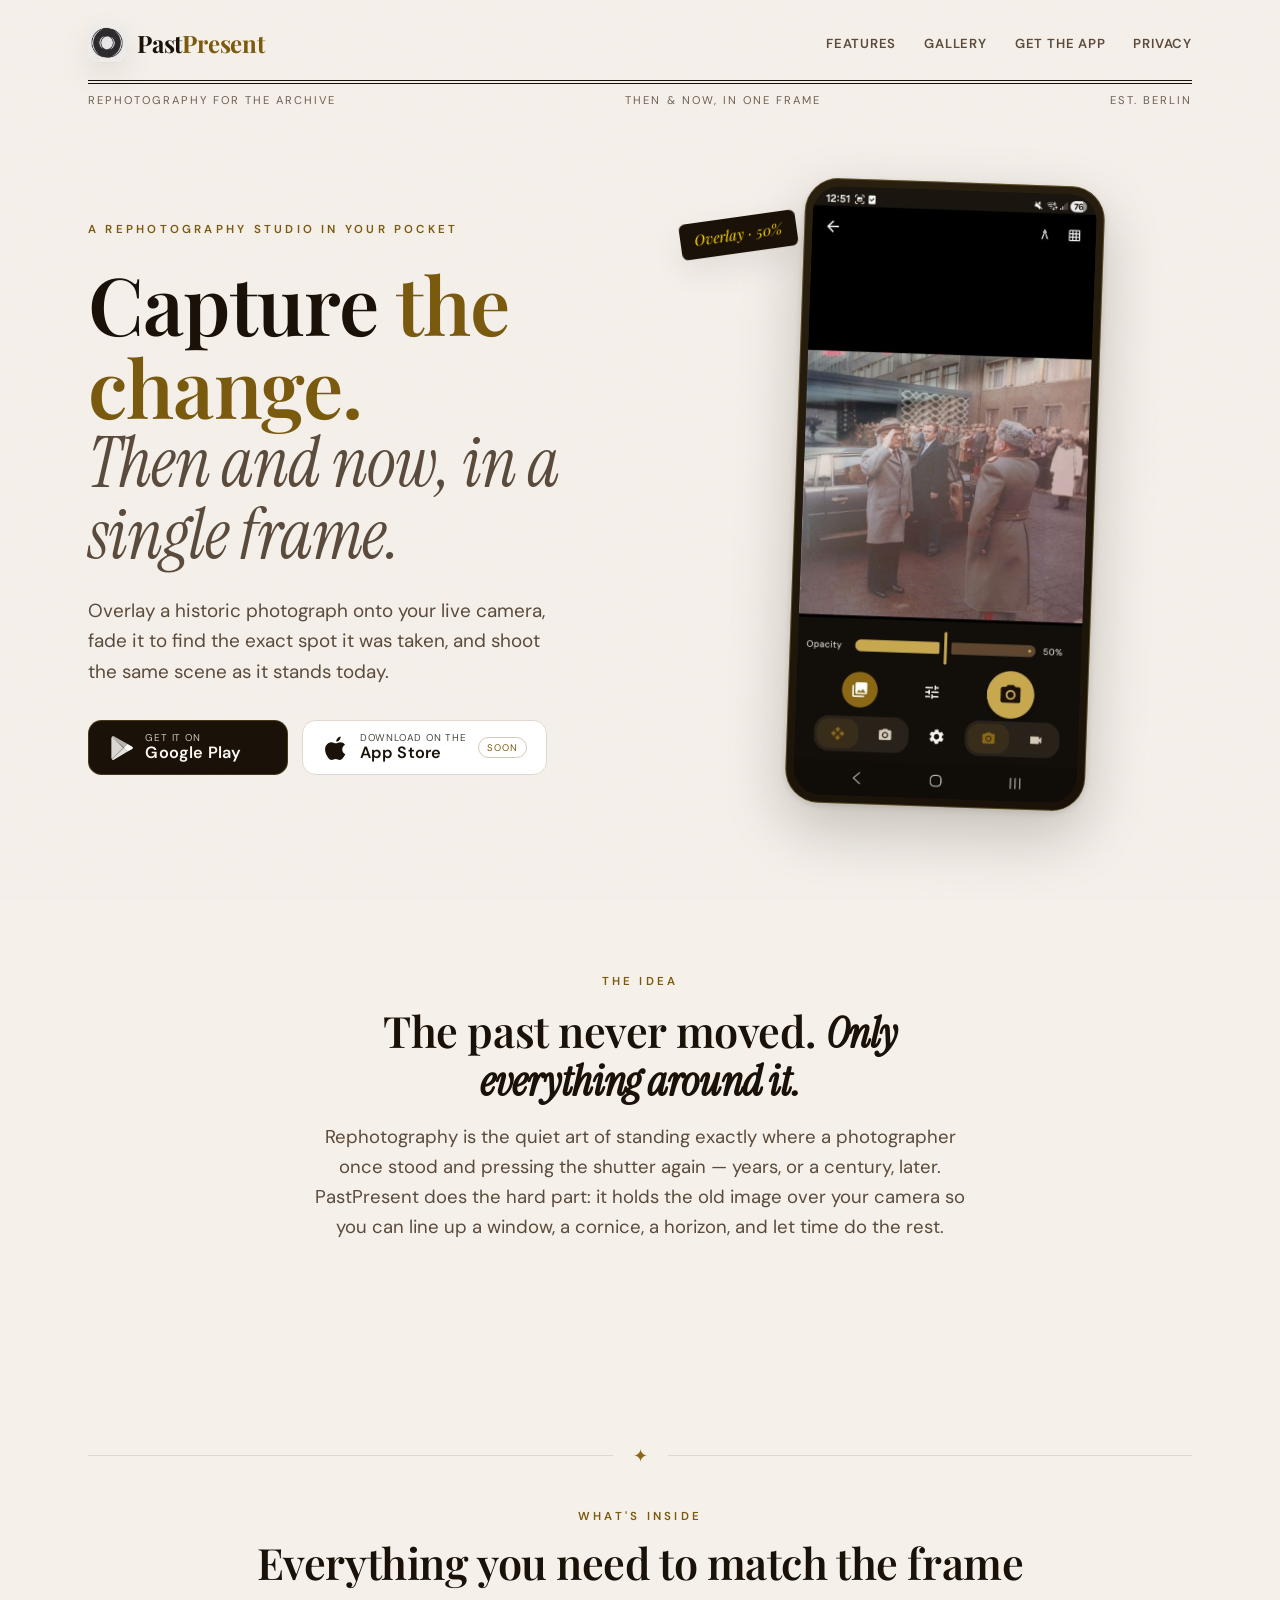
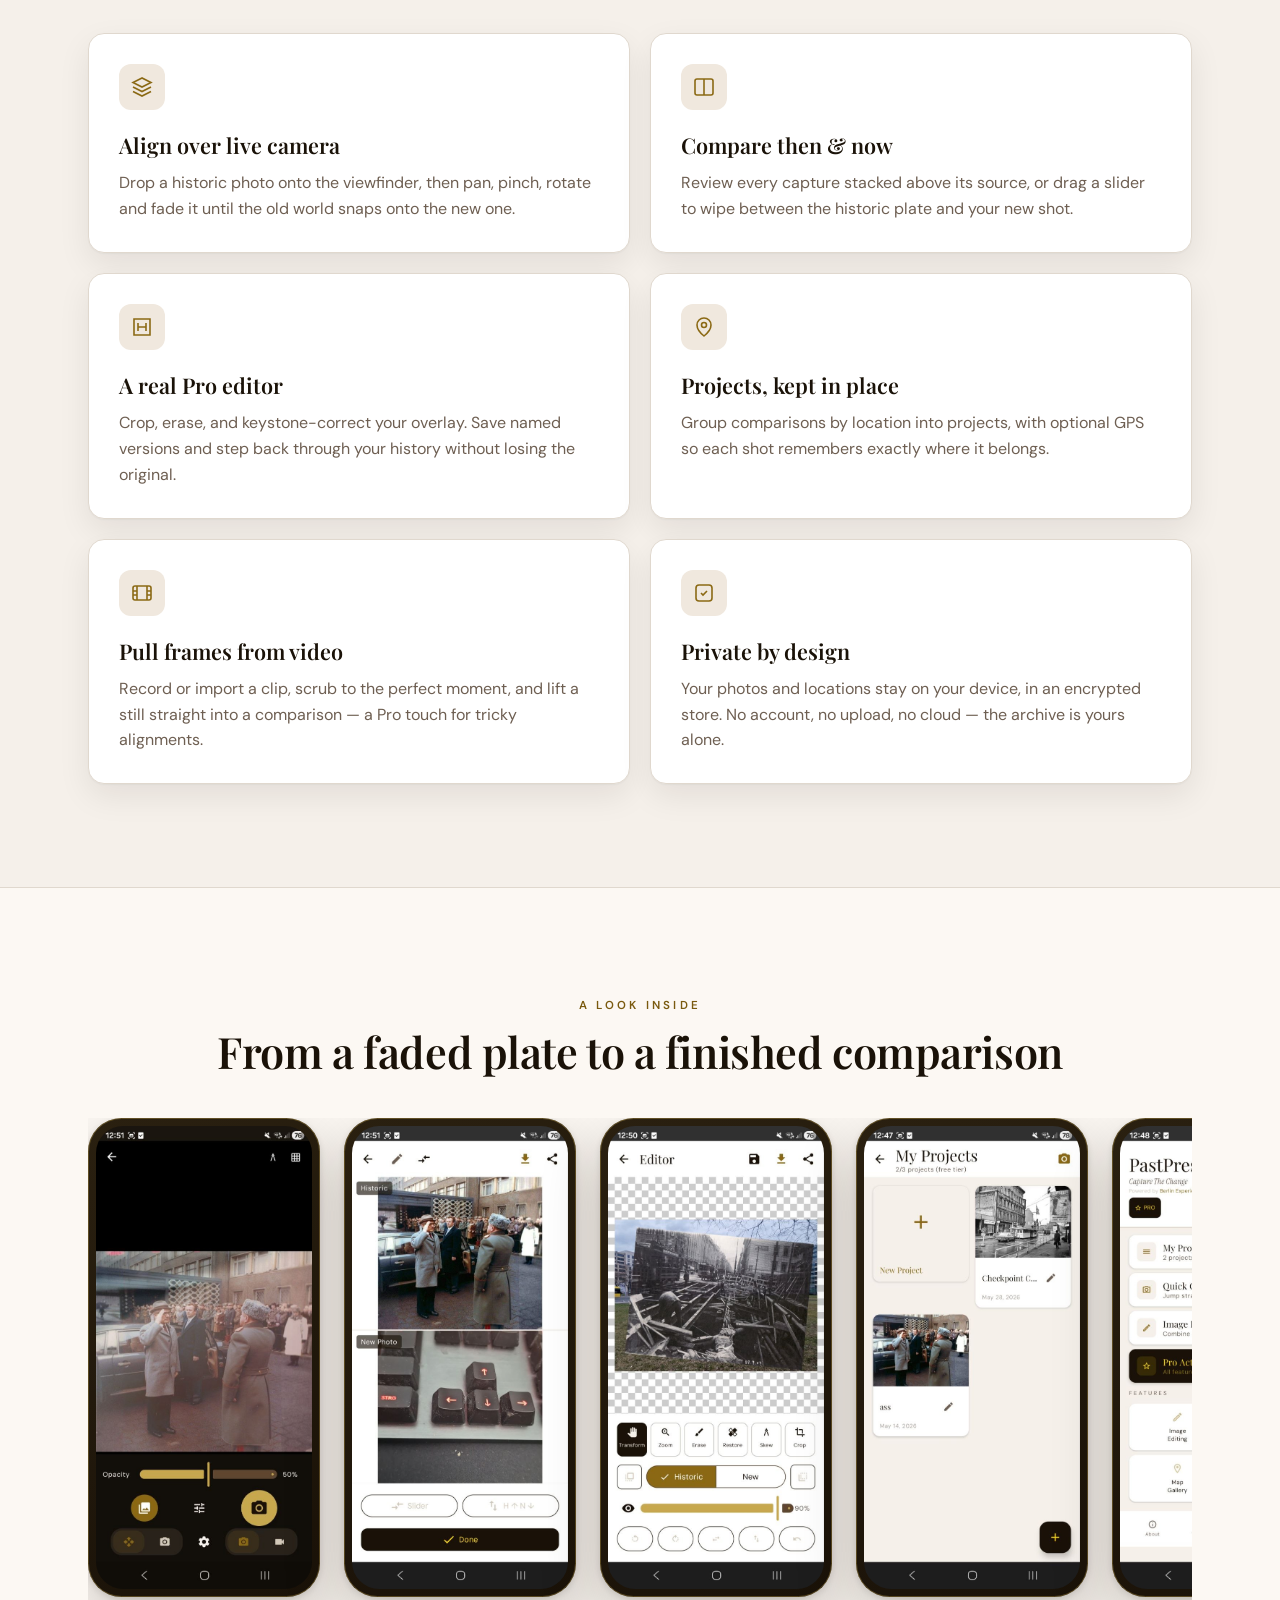
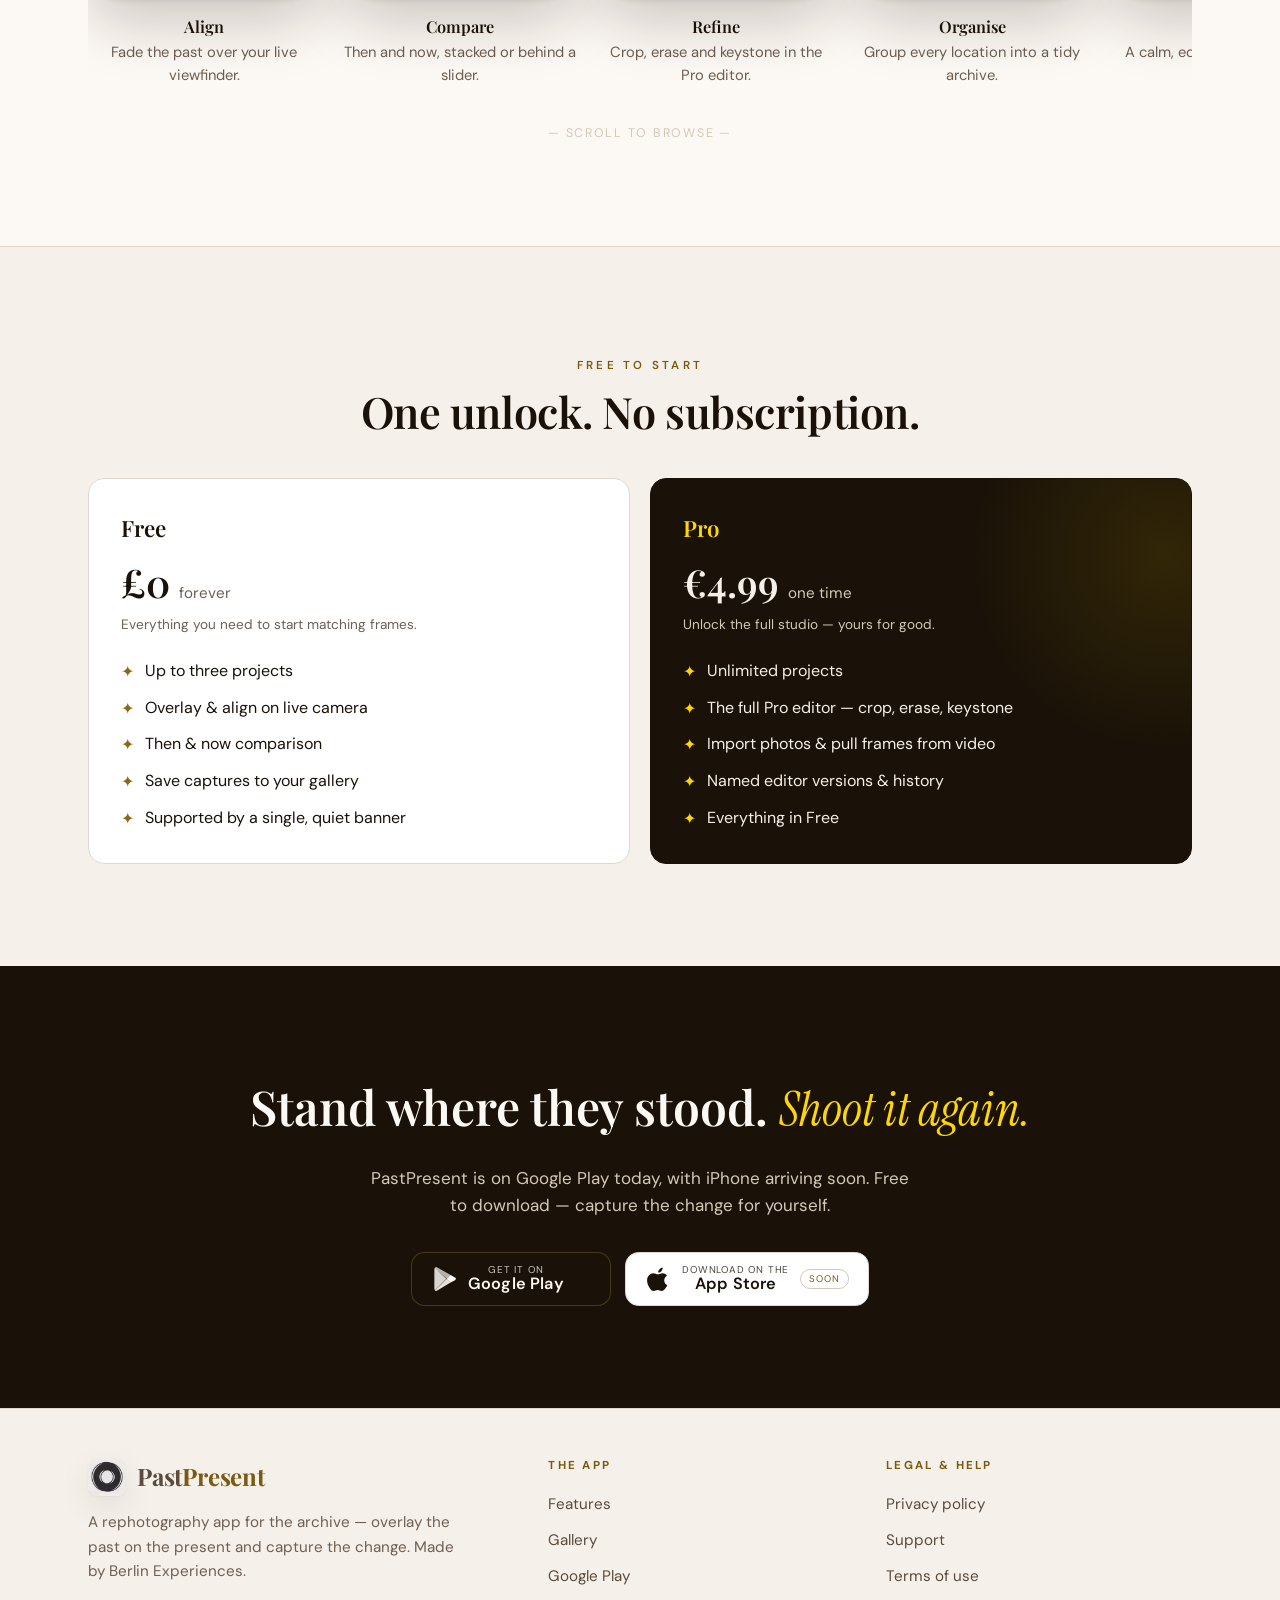
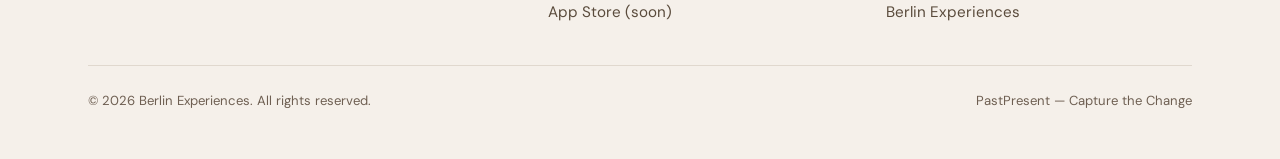
==== index.html @ 42e79741 "Initial commit: PastPresent marketing & legal site Zero-dependency static site for pastpresent.app (" ====
<!DOCTYPE html>
<html lang="en">
<head>
  <meta charset="UTF-8" />
  <meta name="viewport" content="width=device-width, initial-scale=1.0" />
  <title>PastPresent — Capture the Change</title>
  <meta name="description" content="PastPresent is a rephotography app. Overlay a historic photo on your live camera, align the frame, and capture the same place today. For iPhone and Android." />
  <link rel="canonical" href="https://pastpresent.app/" />

  <!-- Open Graph -->
  <meta property="og:type" content="website" />
  <meta property="og:title" content="PastPresent — Capture the Change" />
  <meta property="og:description" content="Overlay a historic photo on your live camera, align the frame, and rephotograph the same place today." />
  <meta property="og:url" content="https://pastpresent.app/" />
  <meta property="og:image" content="https://pastpresent.app/assets/logo.png" />
  <meta name="theme-color" content="#1A1208" />

  <link rel="icon" type="image/png" href="/assets/logo_compact.png" />
  <link rel="apple-touch-icon" href="/assets/logo_compact.png" />

  <!-- Fonts: Playfair Display (display) · DM Sans (body) · Instrument Serif (italic accents) -->
  <link rel="preconnect" href="https://fonts.googleapis.com" />
  <link rel="preconnect" href="https://fonts.gstatic.com" crossorigin />
  <link href="https://fonts.googleapis.com/css2?family=DM+Sans:ital,opsz,wght@0,9..40,400;0,9..40,500;0,9..40,600;0,9..40,700;1,9..40,400&family=Instrument+Serif:ital@0;1&family=Playfair+Display:ital,wght@0,400;0,500;0,600;0,700;1,400;1,600&display=swap" rel="stylesheet" />

  <link rel="stylesheet" href="/styles.css" />
</head>
<body>

  <!-- ============================ MASTHEAD ============================ -->
  <header class="masthead wrap">
    <div class="masthead__top">
      <a class="brand" href="/">
        <img class="brand__logo" src="/assets/logo_compact.png" alt="PastPresent logo" width="38" height="38" />
        <span class="brand__name">Past<b>Present</b></span>
      </a>
      <nav class="masthead__nav" aria-label="Primary">
        <a href="#features">Features</a>
        <a href="#gallery">Gallery</a>
        <a href="#get">Get the app</a>
        <a href="/privacy">Privacy</a>
      </nav>
    </div>
    <div class="masthead__double-rule" role="presentation"></div>
    <div class="masthead__strapline">
      <span>Rephotography for the archive</span>
      <span>Then &amp; Now, in one frame</span>
      <span>Est. Berlin</span>
    </div>
  </header>

  <!-- ============================== HERO ============================== -->
  <section class="hero wrap">
    <div class="hero__grid">
      <div class="hero__copy">
        <span class="kicker reveal">A rephotography studio in your pocket</span>
        <h1 class="display hero__title reveal d1">
          Capture
          <span class="accent">the change.</span>
          <span class="serif-italic">Then and now, in a single frame.</span>
        </h1>
        <p class="hero__lede reveal d2">
          Overlay a historic photograph onto your live camera, fade it to find the
          exact spot it was taken, and shoot the same scene as it stands today.
        </p>
        <div class="hero__cta reveal d3">
          <div class="badges">
            <a class="badge" href="https://play.google.com/store/apps/details?id=com.pastpresent.app" target="_blank" rel="noopener">
              <svg viewBox="0 0 24 24" aria-hidden="true"><path d="M3.6 1.8a1.2 1.2 0 0 0-.5 1v18.4a1.2 1.2 0 0 0 .5 1l.1.1L14 11.9v-.2L3.7 1.7l-.1.1Z" opacity=".85"/><path d="m18 15.3-3.4-3.4v-.2L18 8.3l.1.1 4 2.3c1.2.6 1.2 1.8 0 2.5l-4 2.1Z"/><path d="m18.1 15.2-3.5-3.5L3.6 22.7c.4.4 1 .5 1.8.1l12.7-7.6" opacity=".9"/><path d="M3.6 1.8 14.6 11.8 18.1 8.3 5.4 1.1c-.7-.4-1.4-.4-1.8.7Z" opacity=".7"/></svg>
              <span class="badge__text"><small>Get it on</small><b>Google Play</b></span>
            </a>
            <span class="badge badge--ios" aria-label="iOS coming soon to the App Store">
              <svg viewBox="0 0 24 24" aria-hidden="true"><path d="M16.4 1.4c0 1.1-.5 2.3-1.2 3.1-.7.9-2 1.6-3 1.5-.1-1.1.5-2.3 1.2-3 .8-.9 2.1-1.5 3-1.6Zm4.5 15.7c-.5 1.2-1 1.9-1.7 2.9-1 1.4-2.3 3.1-3.9 3.1-1.4 0-1.8-.9-3.6-.9s-2.3.9-3.6.9c-1.6 0-2.8-1.5-3.8-2.9-2.7-3.9-3-8.4-1.3-10.8 1.2-1.7 3-2.7 4.7-2.7 1.7 0 2.8 1 4.2 1 1.4 0 2.2-1 4.2-1 1.5 0 3.1.8 4.2 2.2-3.7 2-3.1 7.3.4 8.9Z"/></svg>
              <span class="badge__text"><small>Download on the</small><b>App Store</b></span>
              <span class="badge__flag">Soon</span>
            </span>
          </div>
        </div>
      </div>

      <div class="hero__visual reveal d2">
        <div class="hero__device-frame">
          <span class="stamp">Overlay · 50%</span>
          <figure class="device hero__device">
            <img src="/assets/screenshots/camera.jpg" alt="PastPresent camera with a historic photo faded over the live viewfinder" width="300" height="650" loading="eager" />
          </figure>
        </div>
      </div>
    </div>
  </section>

  <!-- ============================ THE IDEA ============================ -->
  <section class="section wrap">
    <div class="lead-block">
      <span class="kicker">The idea</span>
      <h2 class="display">The past never moved. <span class="serif-italic">Only everything around it.</span></h2>
      <p>
        Rephotography is the quiet art of standing exactly where a photographer
        once stood and pressing the shutter again — years, or a century, later.
        PastPresent does the hard part: it holds the old image over your camera so
        you can line up a window, a cornice, a horizon, and let time do the rest.
      </p>
    </div>
  </section>

  <!-- ============================ FEATURES =========================== -->
  <section class="section wrap" id="features">
    <div class="rule"><span class="rule__mark">✦</span></div>
    <div style="text-align:center; margin-top:2.25rem">
      <span class="kicker">What's inside</span>
      <h2 class="display" style="font-size:clamp(1.9rem,4vw,2.7rem); margin-top:0.75rem">Everything you need to match the frame</h2>
    </div>

    <div class="features">
      <article class="feature">
        <div class="feature__icon"><svg viewBox="0 0 24 24"><path d="M12 3 3 7.5 12 12l9-4.5L12 3Z"/><path d="m3 12 9 4.5L21 12"/><path d="m3 16.5 9 4.5 9-4.5"/></svg></div>
        <h3>Align over live camera</h3>
        <p>Drop a historic photo onto the viewfinder, then pan, pinch, rotate and fade it until the old world snaps onto the new one.</p>
      </article>

      <article class="feature">
        <div class="feature__icon"><svg viewBox="0 0 24 24"><rect x="3" y="4" width="18" height="16" rx="2"/><path d="M12 4v16"/></svg></div>
        <h3>Compare then &amp; now</h3>
        <p>Review every capture stacked above its source, or drag a slider to wipe between the historic plate and your new shot.</p>
      </article>

      <article class="feature">
        <div class="feature__icon"><svg viewBox="0 0 24 24"><path d="M4 4h16v16H4z"/><path d="M8 8v8M16 8v8M8 12h8"/></svg></div>
        <h3>A real Pro editor</h3>
        <p>Crop, erase, and keystone-correct your overlay. Save named versions and step back through your history without losing the original.</p>
      </article>

      <article class="feature">
        <div class="feature__icon"><svg viewBox="0 0 24 24"><path d="M12 21s7-5.6 7-11a7 7 0 1 0-14 0c0 5.4 7 11 7 11Z"/><circle cx="12" cy="10" r="2.5"/></svg></div>
        <h3>Projects, kept in place</h3>
        <p>Group comparisons by location into projects, with optional GPS so each shot remembers exactly where it belongs.</p>
      </article>

      <article class="feature">
        <div class="feature__icon"><svg viewBox="0 0 24 24"><rect x="3" y="5" width="18" height="14" rx="2"/><path d="M7 5v14M17 5v14M3 10h4M3 14h4M17 10h4M17 14h4"/></svg></div>
        <h3>Pull frames from video</h3>
        <p>Record or import a clip, scrub to the perfect moment, and lift a still straight into a comparison — a Pro touch for tricky alignments.</p>
      </article>

      <article class="feature">
        <div class="feature__icon"><svg viewBox="0 0 24 24"><rect x="4" y="4" width="16" height="16" rx="3"/><path d="M9 12l2 2 4-4"/></svg></div>
        <h3>Private by design</h3>
        <p>Your photos and locations stay on your device, in an encrypted store. No account, no upload, no cloud — the archive is yours alone.</p>
      </article>
    </div>
  </section>

  <!-- ============================ GALLERY ============================ -->
  <section class="section gallery-section" id="gallery">
    <div class="wrap">
      <div style="text-align:center">
        <span class="kicker">A look inside</span>
        <h2 class="display" style="font-size:clamp(1.9rem,4vw,2.7rem); margin-top:0.75rem">From a faded plate to a finished comparison</h2>
      </div>

      <div class="gallery" role="list">
        <figure class="shot" role="listitem">
          <div class="device"><img src="/assets/screenshots/camera.jpg" alt="Historic photo overlaid on the live camera at 50% opacity" loading="lazy" /></div>
          <figcaption><b>Align</b>Fade the past over your live viewfinder.</figcaption>
        </figure>
        <figure class="shot" role="listitem">
          <div class="device"><img src="/assets/screenshots/compare.jpg" alt="Historic and present-day photos stacked for comparison" loading="lazy" /></div>
          <figcaption><b>Compare</b>Then and now, stacked or behind a slider.</figcaption>
        </figure>
        <figure class="shot" role="listitem">
          <div class="device"><img src="/assets/screenshots/imageeditor.jpg" alt="The Pro editor with crop and erase tools" loading="lazy" /></div>
          <figcaption><b>Refine</b>Crop, erase and keystone in the Pro editor.</figcaption>
        </figure>
        <figure class="shot" role="listitem">
          <div class="device"><img src="/assets/screenshots/myprojects.jpg" alt="A list of rephotography projects" loading="lazy" /></div>
          <figcaption><b>Organise</b>Group every location into a tidy archive.</figcaption>
        </figure>
        <figure class="shot" role="listitem">
          <div class="device"><img src="/assets/screenshots/main-pro.jpg" alt="The PastPresent home screen" loading="lazy" /></div>
          <figcaption><b>Home</b>A calm, editorial home for your work.</figcaption>
        </figure>
      </div>
      <p class="gallery-hint" style="text-align:center">— scroll to browse —</p>
    </div>
  </section>

  <!-- ============================= TIERS ============================= -->
  <section class="section wrap">
    <div style="text-align:center">
      <span class="kicker">Free to start</span>
      <h2 class="display" style="font-size:clamp(1.9rem,4vw,2.7rem); margin-top:0.75rem">One unlock. No subscription.</h2>
    </div>

    <div class="tiers">
      <div class="tier">
        <div class="tier__name">Free</div>
        <div class="tier__price">£0 <small>forever</small></div>
        <p class="tier__note">Everything you need to start matching frames.</p>
        <ul>
          <li>Up to three projects</li>
          <li>Overlay &amp; align on live camera</li>
          <li>Then &amp; now comparison</li>
          <li>Save captures to your gallery</li>
          <li>Supported by a single, quiet banner</li>
        </ul>
      </div>
      <div class="tier tier--pro">
        <div class="tier__name">Pro</div>
        <div class="tier__price">€4.99 <small>one time</small></div>
        <p class="tier__note">Unlock the full studio — yours for good.</p>
        <ul>
          <li>Unlimited projects</li>
          <li>The full Pro editor — crop, erase, keystone</li>
          <li>Import photos &amp; pull frames from video</li>
          <li>Named editor versions &amp; history</li>
          <li>Everything in Free</li>
        </ul>
      </div>
    </div>
  </section>

  <!-- ============================ CTA BAND =========================== -->
  <section class="section cta-band" id="get">
    <div class="wrap">
      <h2>Stand where they stood. <span class="serif-italic">Shoot it again.</span></h2>
      <p>PastPresent is on Google Play today, with iPhone arriving soon. Free to download — capture the change for yourself.</p>
      <div class="badges">
        <a class="badge" href="https://play.google.com/store/apps/details?id=com.pastpresent.app" target="_blank" rel="noopener">
          <svg viewBox="0 0 24 24" aria-hidden="true"><path d="M3.6 1.8a1.2 1.2 0 0 0-.5 1v18.4a1.2 1.2 0 0 0 .5 1l.1.1L14 11.9v-.2L3.7 1.7l-.1.1Z" opacity=".85"/><path d="m18 15.3-3.4-3.4v-.2L18 8.3l.1.1 4 2.3c1.2.6 1.2 1.8 0 2.5l-4 2.1Z"/><path d="m18.1 15.2-3.5-3.5L3.6 22.7c.4.4 1 .5 1.8.1l12.7-7.6" opacity=".9"/><path d="M3.6 1.8 14.6 11.8 18.1 8.3 5.4 1.1c-.7-.4-1.4-.4-1.8.7Z" opacity=".7"/></svg>
          <span class="badge__text"><small>Get it on</small><b>Google Play</b></span>
        </a>
        <span class="badge badge--ios" aria-label="iOS coming soon to the App Store">
          <svg viewBox="0 0 24 24" aria-hidden="true"><path d="M16.4 1.4c0 1.1-.5 2.3-1.2 3.1-.7.9-2 1.6-3 1.5-.1-1.1.5-2.3 1.2-3 .8-.9 2.1-1.5 3-1.6Zm4.5 15.7c-.5 1.2-1 1.9-1.7 2.9-1 1.4-2.3 3.1-3.9 3.1-1.4 0-1.8-.9-3.6-.9s-2.3.9-3.6.9c-1.6 0-2.8-1.5-3.8-2.9-2.7-3.9-3-8.4-1.3-10.8 1.2-1.7 3-2.7 4.7-2.7 1.7 0 2.8 1 4.2 1 1.4 0 2.2-1 4.2-1 1.5 0 3.1.8 4.2 2.2-3.7 2-3.1 7.3.4 8.9Z"/></svg>
          <span class="badge__text"><small>Download on the</small><b>App Store</b></span>
          <span class="badge__flag">Soon</span>
        </span>
      </div>
    </div>
  </section>

  <!-- ============================ FOOTER ============================= -->
  <footer class="colophon">
    <div class="wrap">
      <div class="colophon__grid">
        <div class="colophon__brand">
          <a class="brand" href="/">
            <img class="brand__logo" src="/assets/logo_compact.png" alt="" width="38" height="38" />
            <span class="brand__name">Past<b>Present</b></span>
          </a>
          <p>A rephotography app for the archive — overlay the past on the present and capture the change. Made by Berlin Experiences.</p>
        </div>
        <div>
          <h4>The app</h4>
          <ul>
            <li><a href="#features">Features</a></li>
            <li><a href="#gallery">Gallery</a></li>
            <li><a href="https://play.google.com/store/apps/details?id=com.pastpresent.app" target="_blank" rel="noopener">Google Play</a></li>
            <li><a href="#get">App Store (soon)</a></li>
          </ul>
        </div>
        <div>
          <h4>Legal &amp; help</h4>
          <ul>
            <li><a href="/privacy">Privacy policy</a></li>
            <li><a href="/support">Support</a></li>
            <li><a href="/terms">Terms of use</a></li>
            <li><a href="https://www.berlinexperiences.com" target="_blank" rel="noopener">Berlin Experiences</a></li>
          </ul>
        </div>
      </div>
      <div class="colophon__base">
        <span>© 2026 Berlin Experiences. All rights reserved.</span>
        <span>PastPresent — Capture the Change</span>
      </div>
    </div>
  </footer>

</body>
</html>
---- styles.css ----
/* =========================================================================
   PastPresent — heritage editorial styling
   "Ink, parchment, and gold — the materials of a printed heritage publication."
   Palette + type ported from the app (lib/core/theme/app_colors.dart).
   ========================================================================= */

:root {
  /* Ink */
  --ink: #1a1208;
  --ink-soft: #5a4b3c;
  --muted: #6e5f52;
  /* Paper */
  --cream: #f5f0ea;
  --paper: #fcf8f3;
  --parchment: #ece6de;
  --mist: #f0e8de;
  --card: #ffffff;
  /* Gold */
  --gold: #8b6914;
  --gold-text: #7a5a0f;
  --gold-deep: #6b5010;
  --pure-gold: #ffd700;
  --gold-light: #c8a84e;
  /* Chrome */
  --border: #e0d8ce;
  --ghost: #d4c9b8;

  --measure: 42rem;
  --wrap: 72rem;
  --ease: cubic-bezier(0.22, 0.61, 0.36, 1);

  --shadow-soft: 0 1px 2px rgba(26, 18, 8, 0.04), 0 12px 32px rgba(26, 18, 8, 0.08);
  --shadow-device: 0 2px 6px rgba(26, 18, 8, 0.12), 0 24px 60px rgba(26, 18, 8, 0.22);
}

/* ---- reset ---- */
*, *::before, *::after { box-sizing: border-box; }
* { margin: 0; }
html { -webkit-text-size-adjust: 100%; scroll-behavior: smooth; }
@media (prefers-reduced-motion: reduce) {
  html { scroll-behavior: auto; }
  *, *::before, *::after { animation-duration: 0.001ms !important; animation-iteration-count: 1 !important; transition-duration: 0.001ms !important; }
}

body {
  font-family: "DM Sans", system-ui, sans-serif;
  color: var(--ink);
  background-color: var(--cream);
  line-height: 1.6;
  font-size: 1.0625rem;
  -webkit-font-smoothing: antialiased;
  text-rendering: optimizeLegibility;
  overflow-x: hidden;
}

/* faint paper grain over the whole page */
body::before {
  content: "";
  position: fixed;
  inset: 0;
  z-index: 0;
  pointer-events: none;
  opacity: 0.035;
  mix-blend-mode: multiply;
  background-image: url("data:image/svg+xml,%3Csvg xmlns='http://www.w3.org/2000/svg' width='140' height='140'%3E%3Cfilter id='n'%3E%3CfeTurbulence type='fractalNoise' baseFrequency='0.85' numOctaves='2' stitchTiles='stitch'/%3E%3C/filter%3E%3Crect width='100%25' height='100%25' filter='url(%23n)'/%3E%3C/svg%3E");
}
body > * { position: relative; z-index: 1; }

img { display: block; max-width: 100%; height: auto; }
a { color: var(--gold-text); text-decoration-thickness: 1px; text-underline-offset: 3px; }
a:hover { color: var(--gold-deep); }

/* ---- type ---- */
.display { font-family: "Playfair Display", Georgia, serif; font-weight: 600; line-height: 1.04; letter-spacing: -0.01em; }
.serif-italic { font-family: "Instrument Serif", Georgia, serif; font-style: italic; }

.kicker {
  font-family: "DM Sans", sans-serif;
  font-size: 0.72rem;
  font-weight: 600;
  letter-spacing: 0.28em;
  text-transform: uppercase;
  color: var(--gold-text);
}

/* ---- layout ---- */
.wrap { width: 100%; max-width: var(--wrap); margin-inline: auto; padding-inline: 1.5rem; }
.section { padding-block: clamp(3.5rem, 8vw, 6.5rem); }

/* hairline rule with a centred gold ornament */
.rule { display: flex; align-items: center; gap: 1.25rem; color: var(--ghost); }
.rule::before, .rule::after { content: ""; height: 1px; flex: 1; background: var(--border); }
.rule__mark { font-family: "Playfair Display", serif; color: var(--gold); font-size: 1.1rem; line-height: 1; transform: translateY(-1px); }

/* =========================================================================
   Masthead
   ========================================================================= */
.masthead { padding-top: 1.5rem; }
.masthead__top {
  display: flex; align-items: center; justify-content: space-between; gap: 1rem;
  padding-bottom: 1.1rem;
}
.brand { display: inline-flex; align-items: center; gap: 0.7rem; text-decoration: none; color: var(--ink); }
.brand__logo { width: 38px; height: 38px; border-radius: 9px; box-shadow: var(--shadow-soft); }
.brand__name { font-family: "Playfair Display", serif; font-weight: 700; font-size: 1.5rem; letter-spacing: -0.01em; }
.brand__name b { color: var(--gold-text); font-weight: 700; }

.masthead__nav { display: flex; align-items: center; gap: 1.75rem; }
.masthead__nav a {
  font-size: 0.82rem; font-weight: 600; letter-spacing: 0.06em; text-transform: uppercase;
  color: var(--ink-soft); text-decoration: none; transition: color 0.2s var(--ease);
}
.masthead__nav a:hover { color: var(--gold-text); }
.masthead__double-rule { border-top: 1px solid var(--ink); border-bottom: 1px solid var(--ink); height: 4px; }
.masthead__strapline {
  display: flex; justify-content: space-between; gap: 1rem;
  padding-top: 0.5rem; font-size: 0.7rem; letter-spacing: 0.18em; text-transform: uppercase; color: var(--muted);
}

@media (max-width: 640px) {
  .masthead__nav { gap: 1.1rem; }
  .masthead__nav a { font-size: 0.72rem; }
  .masthead__strapline span:nth-child(2) { display: none; }
}

/* =========================================================================
   Hero
   ========================================================================= */
.hero { padding-top: clamp(2.5rem, 6vw, 4.5rem); padding-bottom: clamp(2.5rem, 6vw, 4rem); }
.hero__grid {
  display: grid; grid-template-columns: 1.05fr 0.95fr; gap: clamp(2rem, 5vw, 4.5rem); align-items: center;
}
.hero__title { font-size: clamp(2.9rem, 7vw, 5rem); margin-top: 1.25rem; }
.hero__title .accent { color: var(--gold-text); }
.hero__title .serif-italic { font-weight: 400; display: block; color: var(--ink-soft); font-size: 0.86em; }
.hero__lede {
  margin-top: 1.6rem; max-width: 30rem; font-size: 1.18rem; color: var(--ink-soft);
}
.hero__cta { margin-top: 2.1rem; }

/* device / phone frame */
.device {
  position: relative; width: min(300px, 82%); margin-inline: auto;
  border-radius: 2.1rem; padding: 0.5rem; background: linear-gradient(160deg, #2a2010, #1a1208);
  box-shadow: var(--shadow-device);
}
.device::after { /* gold hairline rim */
  content: ""; position: absolute; inset: 0; border-radius: 2.1rem; pointer-events: none;
  border: 1px solid rgba(200, 168, 78, 0.35);
}
.device img { border-radius: 1.7rem; width: 100%; }
.hero__device { transform: rotate(2deg); transition: transform 0.5s var(--ease); }
.hero__device:hover { transform: rotate(0deg) translateY(-4px); }
.hero__device-frame { position: relative; }
.hero__device-frame .stamp {
  position: absolute; z-index: 2; left: -1.1rem; top: 2.2rem; transform: rotate(-8deg);
  background: var(--ink); color: var(--pure-gold); font-family: "Playfair Display", serif; font-style: italic;
  padding: 0.4rem 0.9rem; border-radius: 0.4rem; font-size: 0.92rem; box-shadow: var(--shadow-soft);
}

@media (max-width: 860px) {
  .hero__grid { grid-template-columns: 1fr; }
  .hero__visual { order: -1; }
  .device { width: min(260px, 70%); }
  .hero__lede { margin-inline: auto; }
  .hero__copy { text-align: center; }
  .hero__title .serif-italic { display: inline; }
}

/* =========================================================================
   Store badges
   ========================================================================= */
.badges { display: flex; flex-wrap: wrap; gap: 0.9rem; align-items: stretch; }
.hero__copy .badges { }
@media (max-width: 860px) { .hero__copy .badges { justify-content: center; } }

.badge {
  display: inline-flex; align-items: center; gap: 0.7rem; text-decoration: none;
  background: var(--ink); color: var(--paper);
  padding: 0.7rem 1.2rem; border-radius: 0.85rem; min-width: 200px;
  border: 1px solid rgba(200, 168, 78, 0.25);
  transition: transform 0.25s var(--ease), box-shadow 0.25s var(--ease);
}
.badge:hover { transform: translateY(-2px); color: var(--paper); box-shadow: 0 10px 24px rgba(26,18,8,0.28); }
.badge svg { width: 26px; height: 26px; flex: none; fill: currentColor; }
.badge__text { display: flex; flex-direction: column; line-height: 1.15; }
.badge__text small { font-size: 0.62rem; letter-spacing: 0.08em; text-transform: uppercase; opacity: 0.78; }
.badge__text b { font-family: "DM Sans", sans-serif; font-size: 1.02rem; font-weight: 600; letter-spacing: 0.01em; }
.badge--ios { background: var(--card); color: var(--ink); border-color: var(--border); cursor: default; }
.badge--ios:hover { transform: none; box-shadow: var(--shadow-soft); color: var(--ink); }
.badge--ios .badge__flag {
  margin-left: auto; font-size: 0.6rem; letter-spacing: 0.1em; text-transform: uppercase;
  color: var(--gold-text); border: 1px solid var(--ghost); border-radius: 1rem; padding: 0.1rem 0.5rem;
}

/* =========================================================================
   Lead / editorial paragraph
   ========================================================================= */
.lead-block { max-width: var(--measure); margin-inline: auto; text-align: center; }
.lead-block .kicker { display: block; margin-bottom: 1rem; }
.lead-block h2 { font-size: clamp(1.9rem, 4vw, 2.7rem); }
.lead-block p { margin-top: 1.25rem; font-size: 1.16rem; color: var(--ink-soft); }
.lead-block p .serif-italic { color: var(--gold-text); }

/* =========================================================================
   Features
   ========================================================================= */
.features { display: grid; grid-template-columns: repeat(2, 1fr); gap: 1.25rem; margin-top: 3rem; }
.feature {
  background: var(--card); border: 1px solid var(--border); border-radius: 1rem;
  padding: 1.9rem; box-shadow: var(--shadow-soft);
  transition: transform 0.3s var(--ease), box-shadow 0.3s var(--ease);
}
.feature:hover { transform: translateY(-3px); box-shadow: 0 2px 4px rgba(26,18,8,0.05), 0 22px 48px rgba(26,18,8,0.12); }
.feature__icon {
  width: 46px; height: 46px; border-radius: 12px; display: grid; place-items: center;
  background: var(--mist); color: var(--gold); margin-bottom: 1.1rem;
}
.feature__icon svg { width: 24px; height: 24px; stroke: currentColor; fill: none; stroke-width: 1.6; }
.feature h3 { font-family: "Playfair Display", serif; font-weight: 600; font-size: 1.35rem; }
.feature p { margin-top: 0.5rem; color: var(--muted); font-size: 1rem; }
.feature__no {
  font-family: "Instrument Serif", serif; font-style: italic; color: var(--ghost);
  font-size: 1.5rem; float: right; line-height: 1;
}
@media (max-width: 620px) { .features { grid-template-columns: 1fr; } }

/* =========================================================================
   Gallery
   ========================================================================= */
.gallery-section { background: var(--paper); border-block: 1px solid var(--border); }
.gallery {
  display: flex; gap: 1.5rem; margin-top: 2.75rem; padding-bottom: 1rem;
  overflow-x: auto; scroll-snap-type: x mandatory;
  -webkit-overflow-scrolling: touch; scrollbar-width: thin; scrollbar-color: var(--ghost) transparent;
}
.gallery::-webkit-scrollbar { height: 6px; }
.gallery::-webkit-scrollbar-thumb { background: var(--ghost); border-radius: 99px; }
.shot { flex: 0 0 auto; width: 232px; scroll-snap-align: center; text-align: center; }
.shot .device { width: 100%; }
.shot figcaption {
  margin-top: 1rem; font-size: 0.92rem; color: var(--muted);
}
.shot figcaption b { display: block; font-family: "Playfair Display", serif; color: var(--ink); font-weight: 600; font-size: 1.02rem; margin-bottom: 0.1rem; }
.gallery-hint { margin-top: 1.25rem; font-size: 0.78rem; letter-spacing: 0.14em; text-transform: uppercase; color: var(--ghost); }

/* =========================================================================
   Tiers
   ========================================================================= */
.tiers { display: grid; grid-template-columns: 1fr 1fr; gap: 1.25rem; margin-top: 2.75rem; }
.tier { border: 1px solid var(--border); border-radius: 1rem; padding: 2rem; background: var(--card); }
.tier--pro { background: var(--ink); color: var(--cream); border-color: var(--ink); position: relative; overflow: hidden; }
.tier--pro::before {
  content: ""; position: absolute; top: -40%; right: -30%; width: 70%; height: 120%;
  background: radial-gradient(circle, rgba(255,215,0,0.10), transparent 65%);
}
.tier__name { font-family: "Playfair Display", serif; font-size: 1.4rem; font-weight: 600; }
.tier--pro .tier__name { color: var(--pure-gold); }
.tier__price { margin-top: 0.35rem; font-size: 2.4rem; font-family: "Playfair Display", serif; font-weight: 600; }
.tier__price small { font-size: 0.95rem; font-family: "DM Sans", sans-serif; font-weight: 400; color: var(--muted); }
.tier--pro .tier__price small { color: var(--ghost); }
.tier__note { font-size: 0.85rem; color: var(--muted); }
.tier--pro .tier__note { color: var(--ghost); }
.tier ul { list-style: none; padding: 0; margin-top: 1.4rem; display: grid; gap: 0.7rem; }
.tier li { display: flex; gap: 0.65rem; align-items: flex-start; font-size: 1rem; }
.tier li::before { content: "✦"; color: var(--gold); flex: none; transform: translateY(1px); }
.tier--pro li::before { color: var(--pure-gold); }
@media (max-width: 620px) { .tiers { grid-template-columns: 1fr; } }

/* =========================================================================
   CTA band
   ========================================================================= */
.cta-band { background: var(--ink); color: var(--cream); text-align: center; }
.cta-band h2 { font-family: "Playfair Display", serif; font-weight: 600; font-size: clamp(2rem, 5vw, 3rem); color: var(--paper); }
.cta-band h2 .serif-italic { color: var(--pure-gold); font-weight: 400; }
.cta-band p { margin: 1rem auto 2rem; max-width: 34rem; color: var(--ghost); }
.cta-band .badges { justify-content: center; }
.cta-band .rule::before, .cta-band .rule::after { background: rgba(212,201,184,0.25); }

/* =========================================================================
   Footer / colophon
   ========================================================================= */
.colophon { background: var(--cream); border-top: 1px solid var(--border); padding-block: 3rem; }
.colophon__grid { display: grid; grid-template-columns: 1.4fr 1fr 1fr; gap: 2rem; }
.colophon__brand .brand { margin-bottom: 0.9rem; }
.colophon__brand p { color: var(--muted); font-size: 0.95rem; max-width: 24rem; }
.colophon h4 { font-size: 0.72rem; letter-spacing: 0.2em; text-transform: uppercase; color: var(--gold-text); margin-bottom: 0.9rem; }
.colophon ul { list-style: none; padding: 0; display: grid; gap: 0.55rem; }
.colophon a { color: var(--ink-soft); text-decoration: none; font-size: 0.95rem; }
.colophon a:hover { color: var(--gold-text); text-decoration: underline; }
.colophon__base {
  margin-top: 2.5rem; padding-top: 1.5rem; border-top: 1px solid var(--border);
  display: flex; justify-content: space-between; flex-wrap: wrap; gap: 0.75rem;
  font-size: 0.82rem; color: var(--muted);
}
@media (max-width: 720px) { .colophon__grid { grid-template-columns: 1fr 1fr; } .colophon__brand { grid-column: 1 / -1; } }

/* =========================================================================
   Document pages (privacy / support / terms)
   ========================================================================= */
.doc { max-width: var(--measure); margin-inline: auto; padding-block: clamp(2.5rem, 6vw, 4.5rem); }
.doc__head { text-align: center; margin-bottom: 2.5rem; }
.doc__head h1 { font-family: "Playfair Display", serif; font-weight: 600; font-size: clamp(2.2rem, 5vw, 3.2rem); margin-top: 0.8rem; }
.doc__meta { margin-top: 1rem; font-size: 0.82rem; letter-spacing: 0.1em; text-transform: uppercase; color: var(--muted); }
.doc__body { font-size: 1.08rem; color: #2a2010; }
.doc__body h2 {
  font-family: "Playfair Display", serif; font-weight: 600; font-size: 1.5rem;
  margin-top: 2.5rem; padding-top: 1.5rem; border-top: 1px solid var(--border);
}
.doc__body h3 { font-family: "Playfair Display", serif; font-weight: 600; font-size: 1.18rem; margin-top: 1.75rem; color: var(--ink); }
.doc__body p, .doc__body ul, .doc__body ol { margin-top: 1rem; }
.doc__body ul, .doc__body ol { padding-left: 1.3rem; }
.doc__body li { margin-top: 0.5rem; }
.doc__body strong { color: var(--ink); }
.doc__body .lead { font-size: 1.2rem; color: var(--ink-soft); }
/* drop cap on first lead paragraph */
.doc__body .lead::first-letter {
  font-family: "Playfair Display", serif; font-weight: 700; color: var(--gold-text);
  font-size: 3.4rem; line-height: 0.8; float: left; margin: 0.35rem 0.6rem 0 0;
}
.callout {
  background: var(--card); border: 1px solid var(--border); border-left: 3px solid var(--gold);
  border-radius: 0.6rem; padding: 1.1rem 1.3rem; margin-top: 1.5rem; font-size: 1rem; color: var(--ink-soft);
}
.back-link { display: inline-flex; align-items: center; gap: 0.4rem; font-weight: 600; font-size: 0.9rem; text-decoration: none; margin-top: 2.5rem; }

/* =========================================================================
   Entrance animation
   ========================================================================= */
.reveal { opacity: 0; transform: translateY(16px); animation: rise 0.8s var(--ease) forwards; }
.reveal.d1 { animation-delay: 0.08s; }
.reveal.d2 { animation-delay: 0.16s; }
.reveal.d3 { animation-delay: 0.24s; }
.reveal.d4 { animation-delay: 0.32s; }
@keyframes rise { to { opacity: 1; transform: none; } }
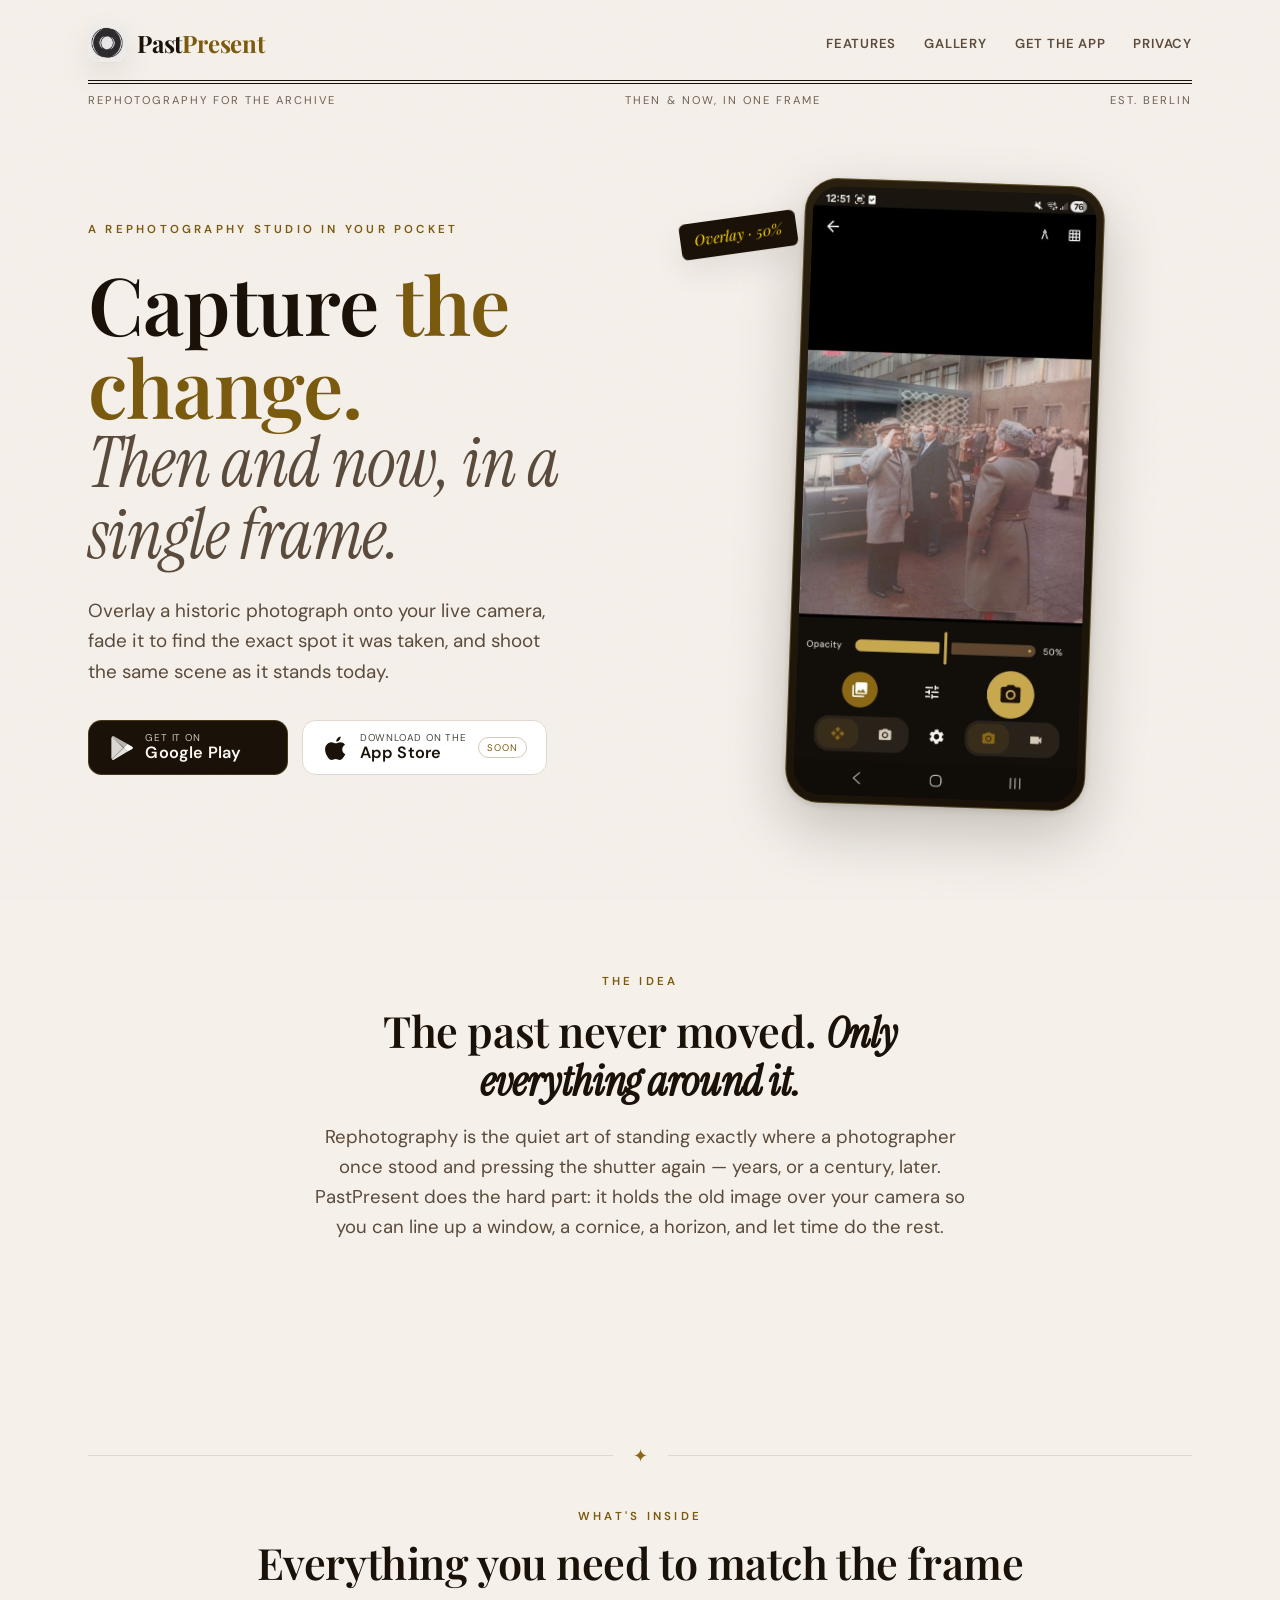
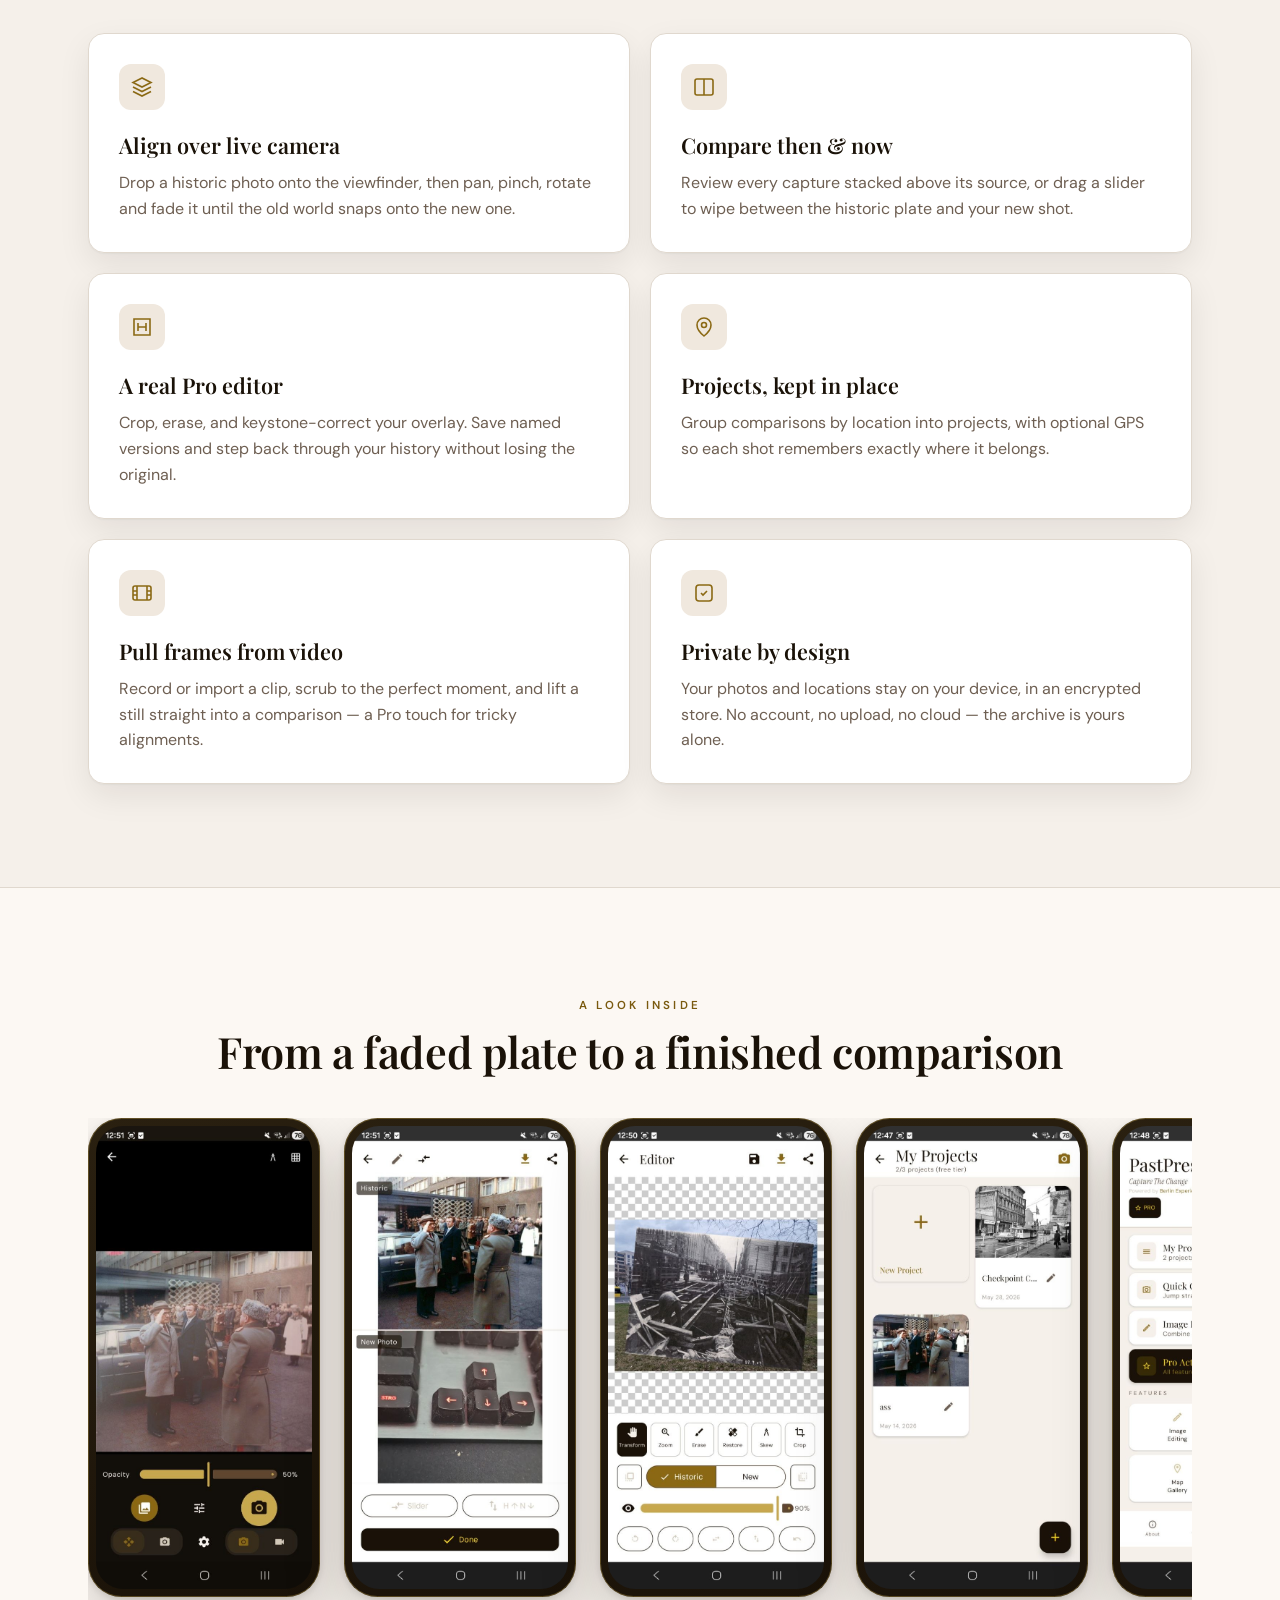
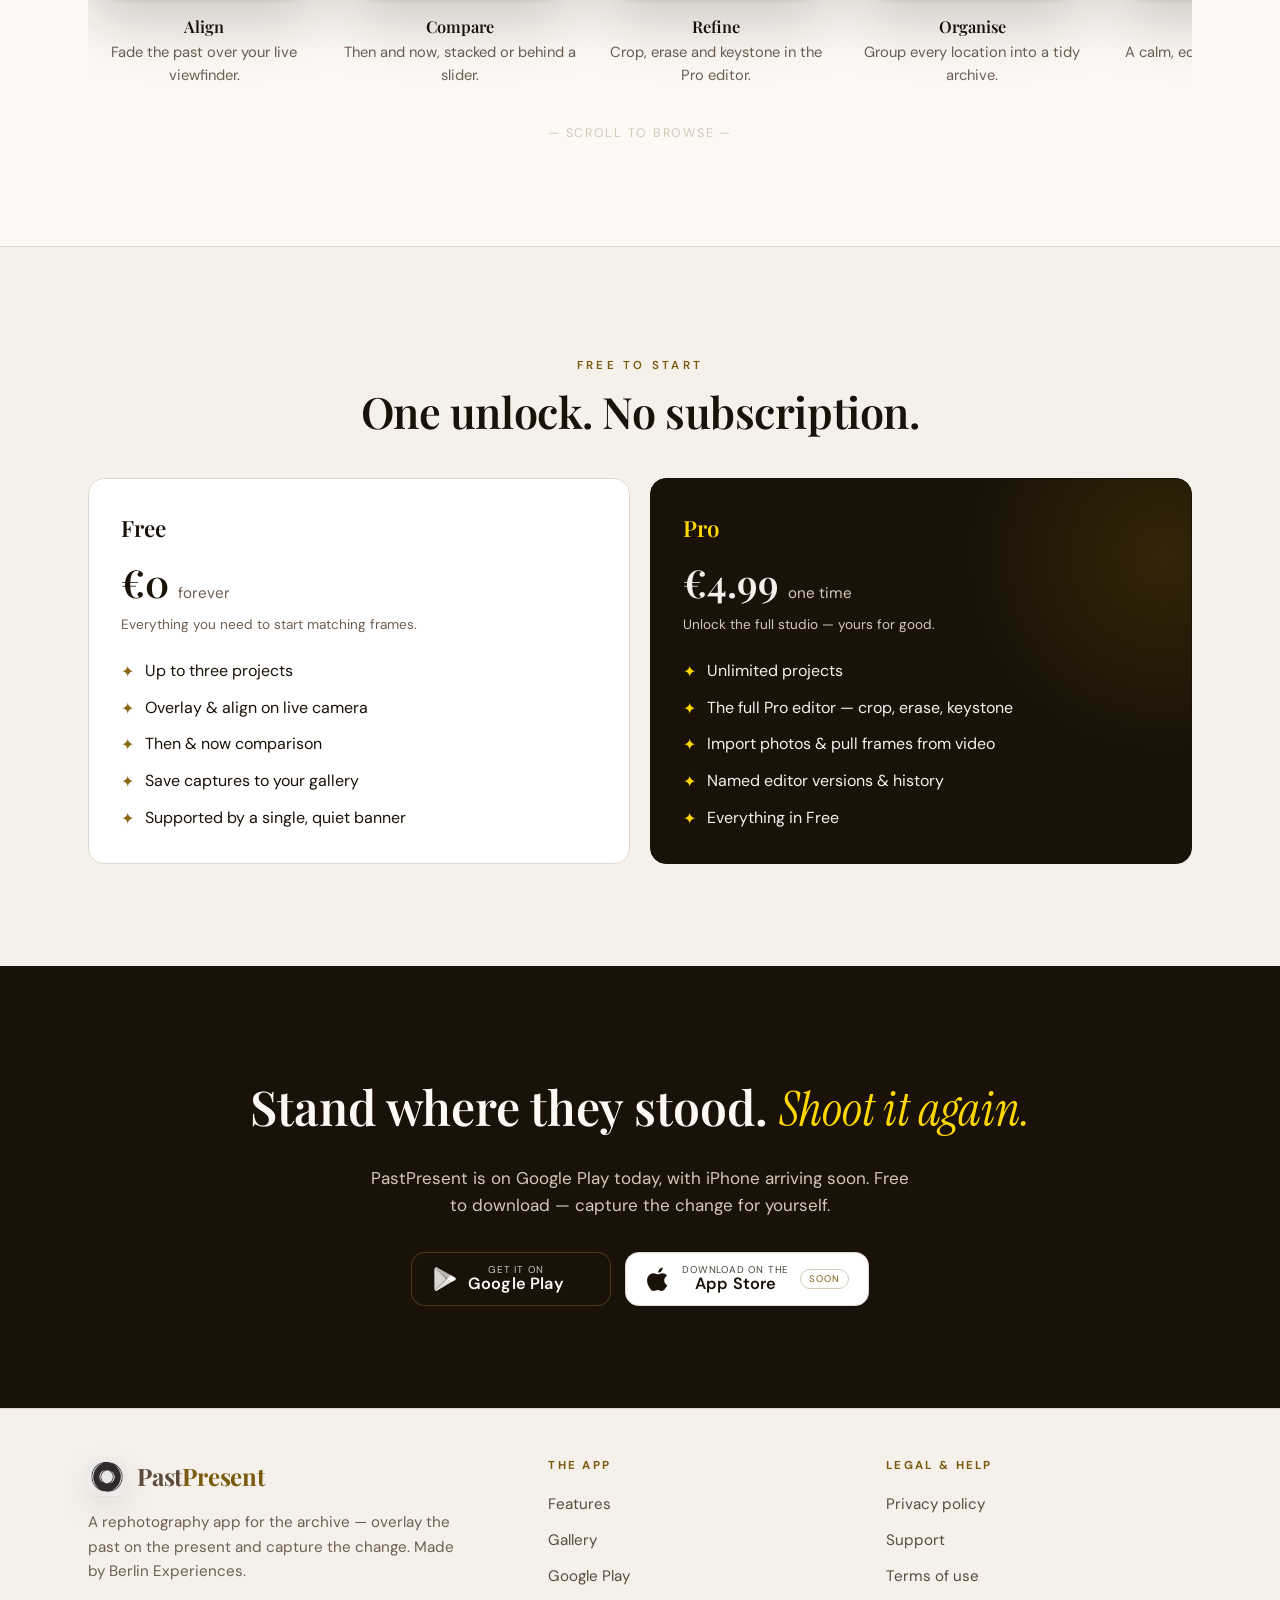
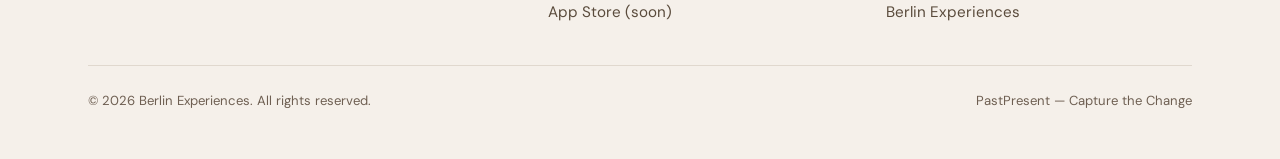
==== commit eb912279: "Fix Free-tier currency to € for consistency with Pro price Co-Authored-By: Claude Opus 4.8 <noreply@" ====
--- a/index.html
+++ b/index.html
@@ -194,7 +194,7 @@
     <div class="tiers">
       <div class="tier">
         <div class="tier__name">Free</div>
-        <div class="tier__price">£0 <small>forever</small></div>
+        <div class="tier__price">€0 <small>forever</small></div>
         <p class="tier__note">Everything you need to start matching frames.</p>
         <ul>
           <li>Up to three projects</li>
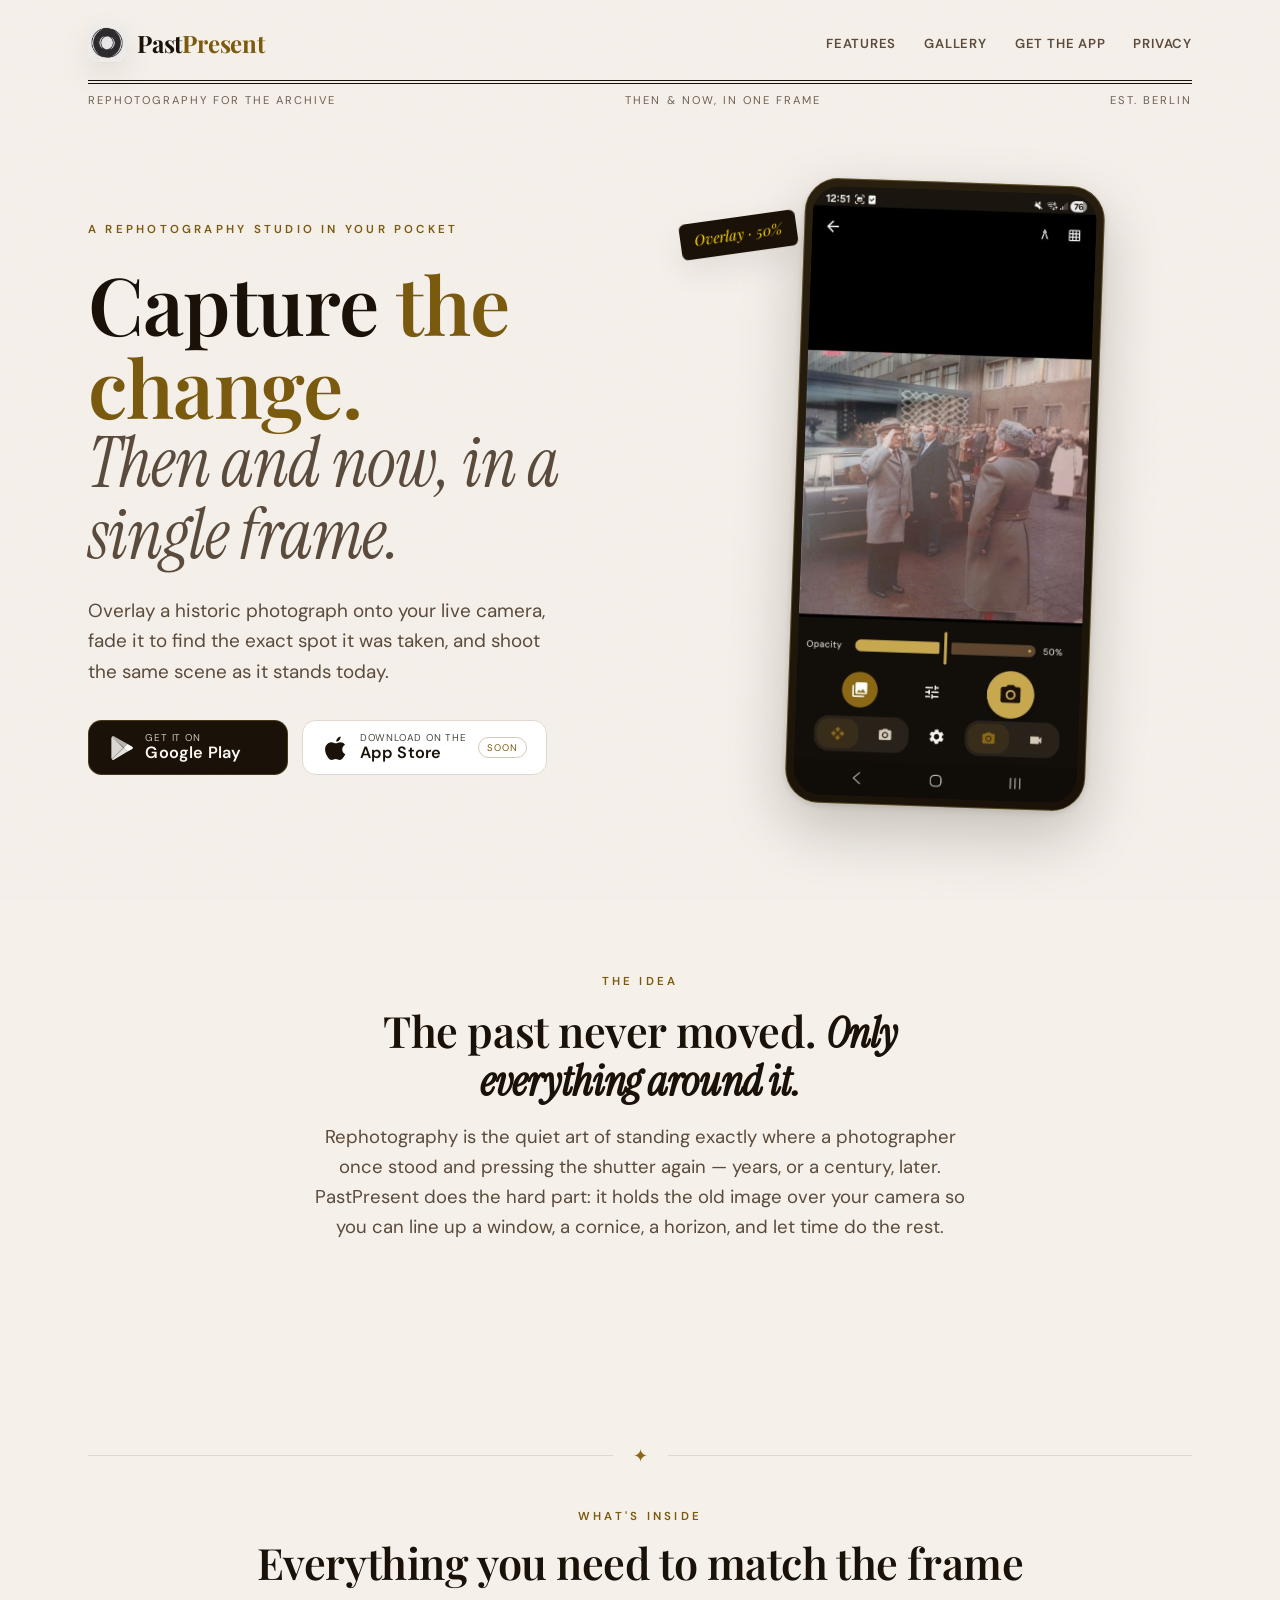
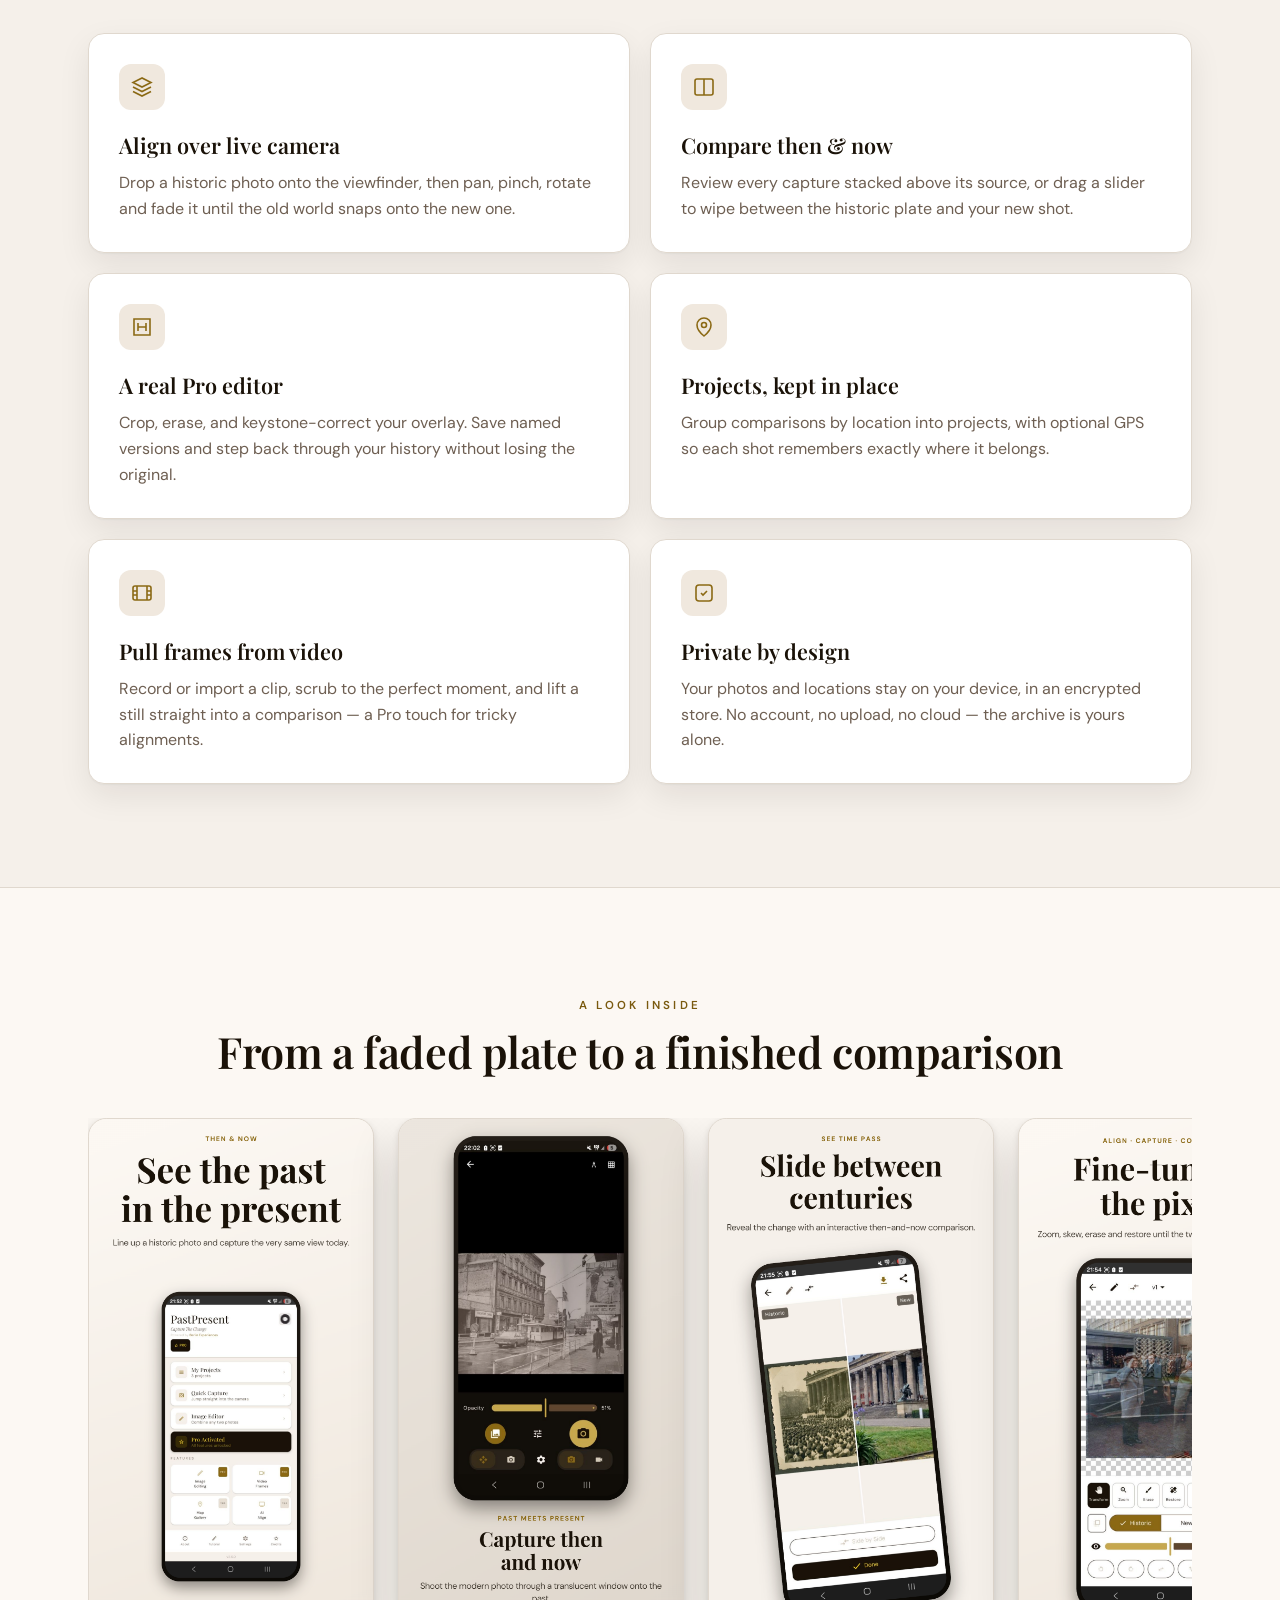
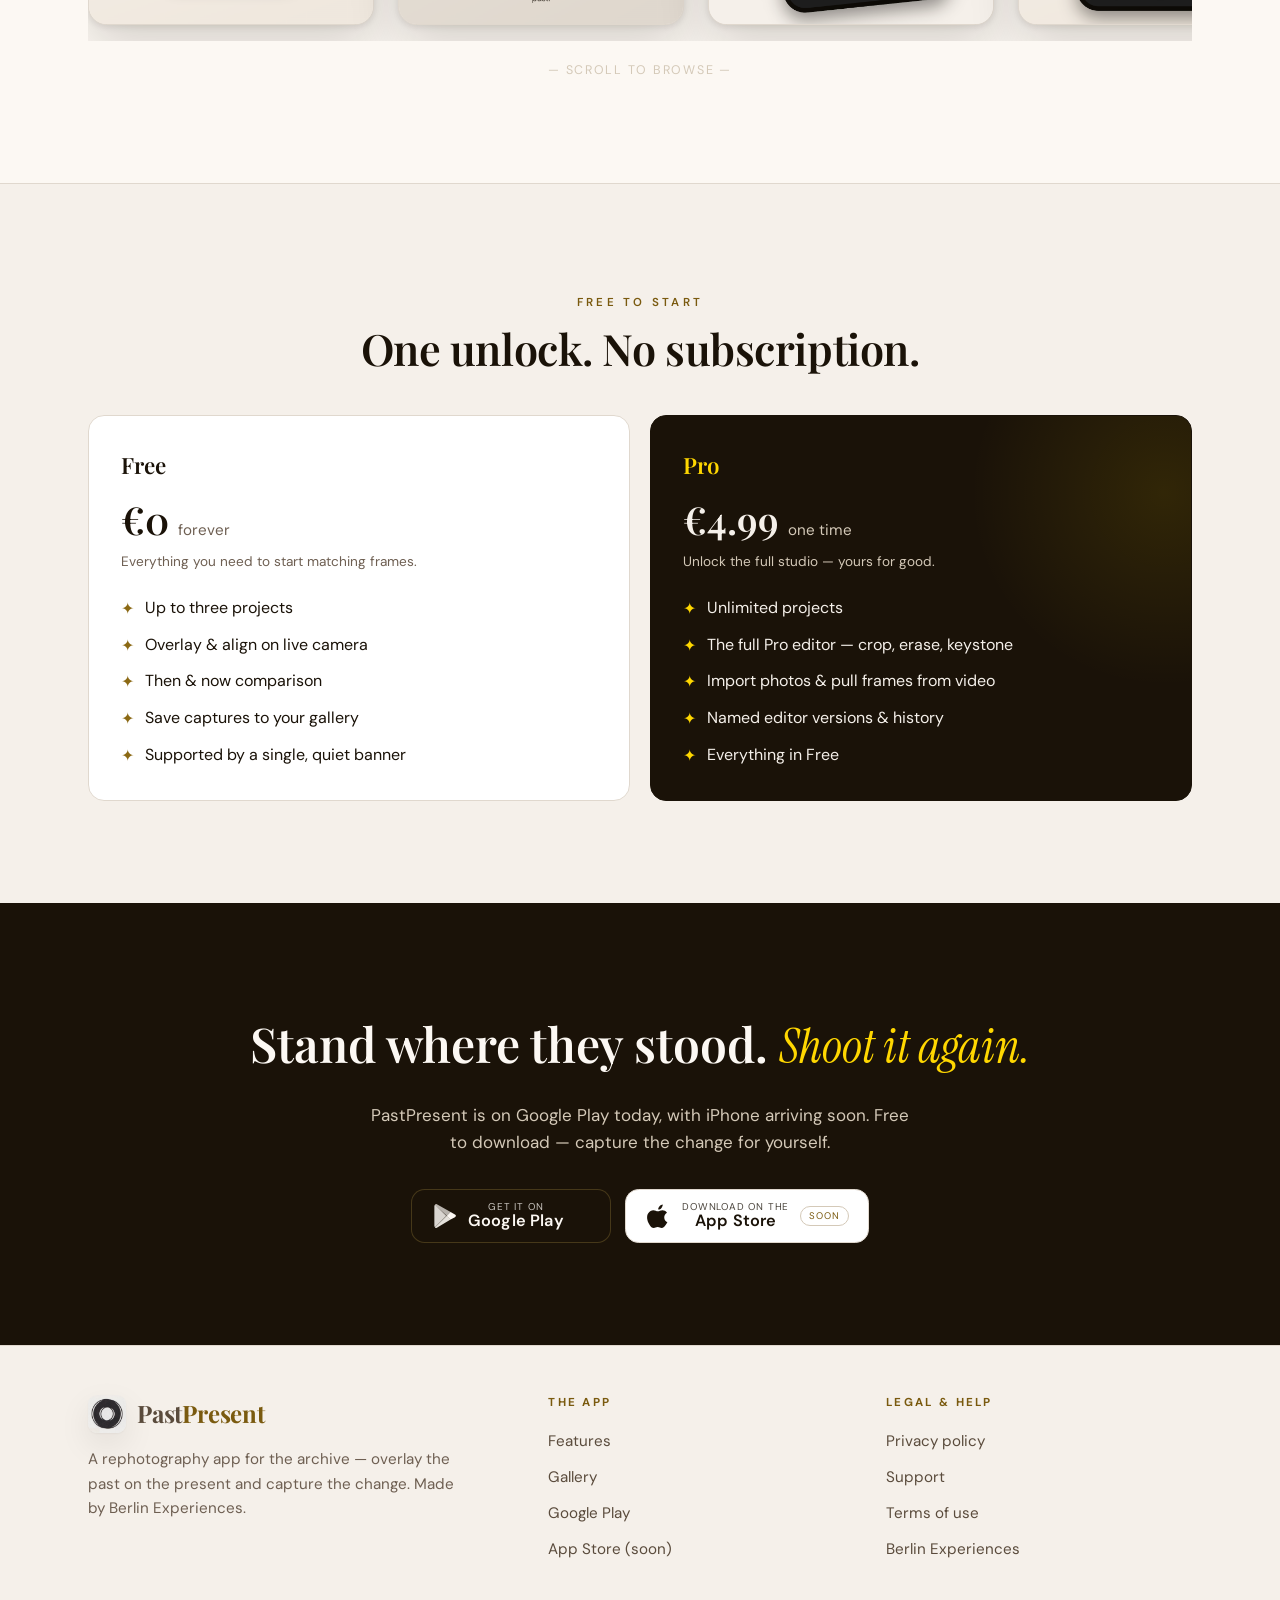
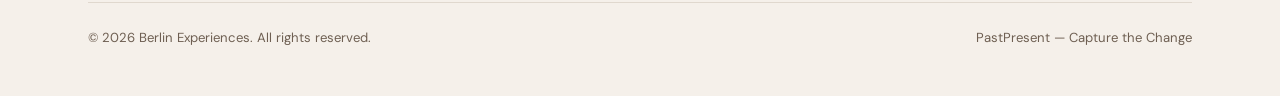
==== commit d7caa2f7: "Use real store_studio promo panels in the gallery Swap the stand-in raw screenshots for the four com" ====
--- a/index.html
+++ b/index.html
@@ -159,25 +159,17 @@
       </div>
 
       <div class="gallery" role="list">
-        <figure class="shot" role="listitem">
-          <div class="device"><img src="/assets/screenshots/camera.jpg" alt="Historic photo overlaid on the live camera at 50% opacity" loading="lazy" /></div>
-          <figcaption><b>Align</b>Fade the past over your live viewfinder.</figcaption>
-        </figure>
-        <figure class="shot" role="listitem">
-          <div class="device"><img src="/assets/screenshots/compare.jpg" alt="Historic and present-day photos stacked for comparison" loading="lazy" /></div>
-          <figcaption><b>Compare</b>Then and now, stacked or behind a slider.</figcaption>
-        </figure>
-        <figure class="shot" role="listitem">
-          <div class="device"><img src="/assets/screenshots/imageeditor.jpg" alt="The Pro editor with crop and erase tools" loading="lazy" /></div>
-          <figcaption><b>Refine</b>Crop, erase and keystone in the Pro editor.</figcaption>
-        </figure>
-        <figure class="shot" role="listitem">
-          <div class="device"><img src="/assets/screenshots/myprojects.jpg" alt="A list of rephotography projects" loading="lazy" /></div>
-          <figcaption><b>Organise</b>Group every location into a tidy archive.</figcaption>
-        </figure>
-        <figure class="shot" role="listitem">
-          <div class="device"><img src="/assets/screenshots/main-pro.jpg" alt="The PastPresent home screen" loading="lazy" /></div>
-          <figcaption><b>Home</b>A calm, editorial home for your work.</figcaption>
+        <figure class="panel" role="listitem">
+          <img src="/assets/promo/pastpresent-01-play-1080x1920.png" alt="See the past in the present — the PastPresent home screen" loading="lazy" width="1080" height="1920" />
+        </figure>
+        <figure class="panel" role="listitem">
+          <img src="/assets/promo/pastpresent-02-play-1080x1920.png" alt="Capture then and now — a historic photo faded over the live camera" loading="lazy" width="1080" height="1920" />
+        </figure>
+        <figure class="panel" role="listitem">
+          <img src="/assets/promo/pastpresent-03-play-1080x1920.png" alt="Slide between centuries — an interactive then-and-now comparison" loading="lazy" width="1080" height="1920" />
+        </figure>
+        <figure class="panel" role="listitem">
+          <img src="/assets/promo/pastpresent-04-play-1080x1920.png" alt="Fine-tune to the pixel — the Pro editor with zoom, skew, erase and crop" loading="lazy" width="1080" height="1920" />
         </figure>
       </div>
       <p class="gallery-hint" style="text-align:center">— scroll to browse —</p>
--- a/styles.css
+++ b/styles.css
@@ -236,6 +236,17 @@
 }
 .gallery::-webkit-scrollbar { height: 6px; }
 .gallery::-webkit-scrollbar-thumb { background: var(--ghost); border-radius: 99px; }
+.gallery { align-items: flex-start; }
+/* Composed store panels (1080x1920) — headline + device + caption already baked
+   into the image, so they carry no extra bezel or figcaption. */
+.panel { flex: 0 0 auto; width: clamp(232px, 66vw, 286px); scroll-snap-align: center; }
+.panel img {
+  width: 100%; border-radius: 1.15rem; background: var(--cream);
+  border: 1px solid var(--border);
+  box-shadow: 0 2px 6px rgba(26, 18, 8, 0.10), 0 22px 50px rgba(26, 18, 8, 0.16);
+  transition: transform 0.35s var(--ease), box-shadow 0.35s var(--ease);
+}
+.panel img:hover { transform: translateY(-4px); box-shadow: 0 4px 10px rgba(26,18,8,0.12), 0 30px 64px rgba(26,18,8,0.22); }
 .shot { flex: 0 0 auto; width: 232px; scroll-snap-align: center; text-align: center; }
 .shot .device { width: 100%; }
 .shot figcaption {
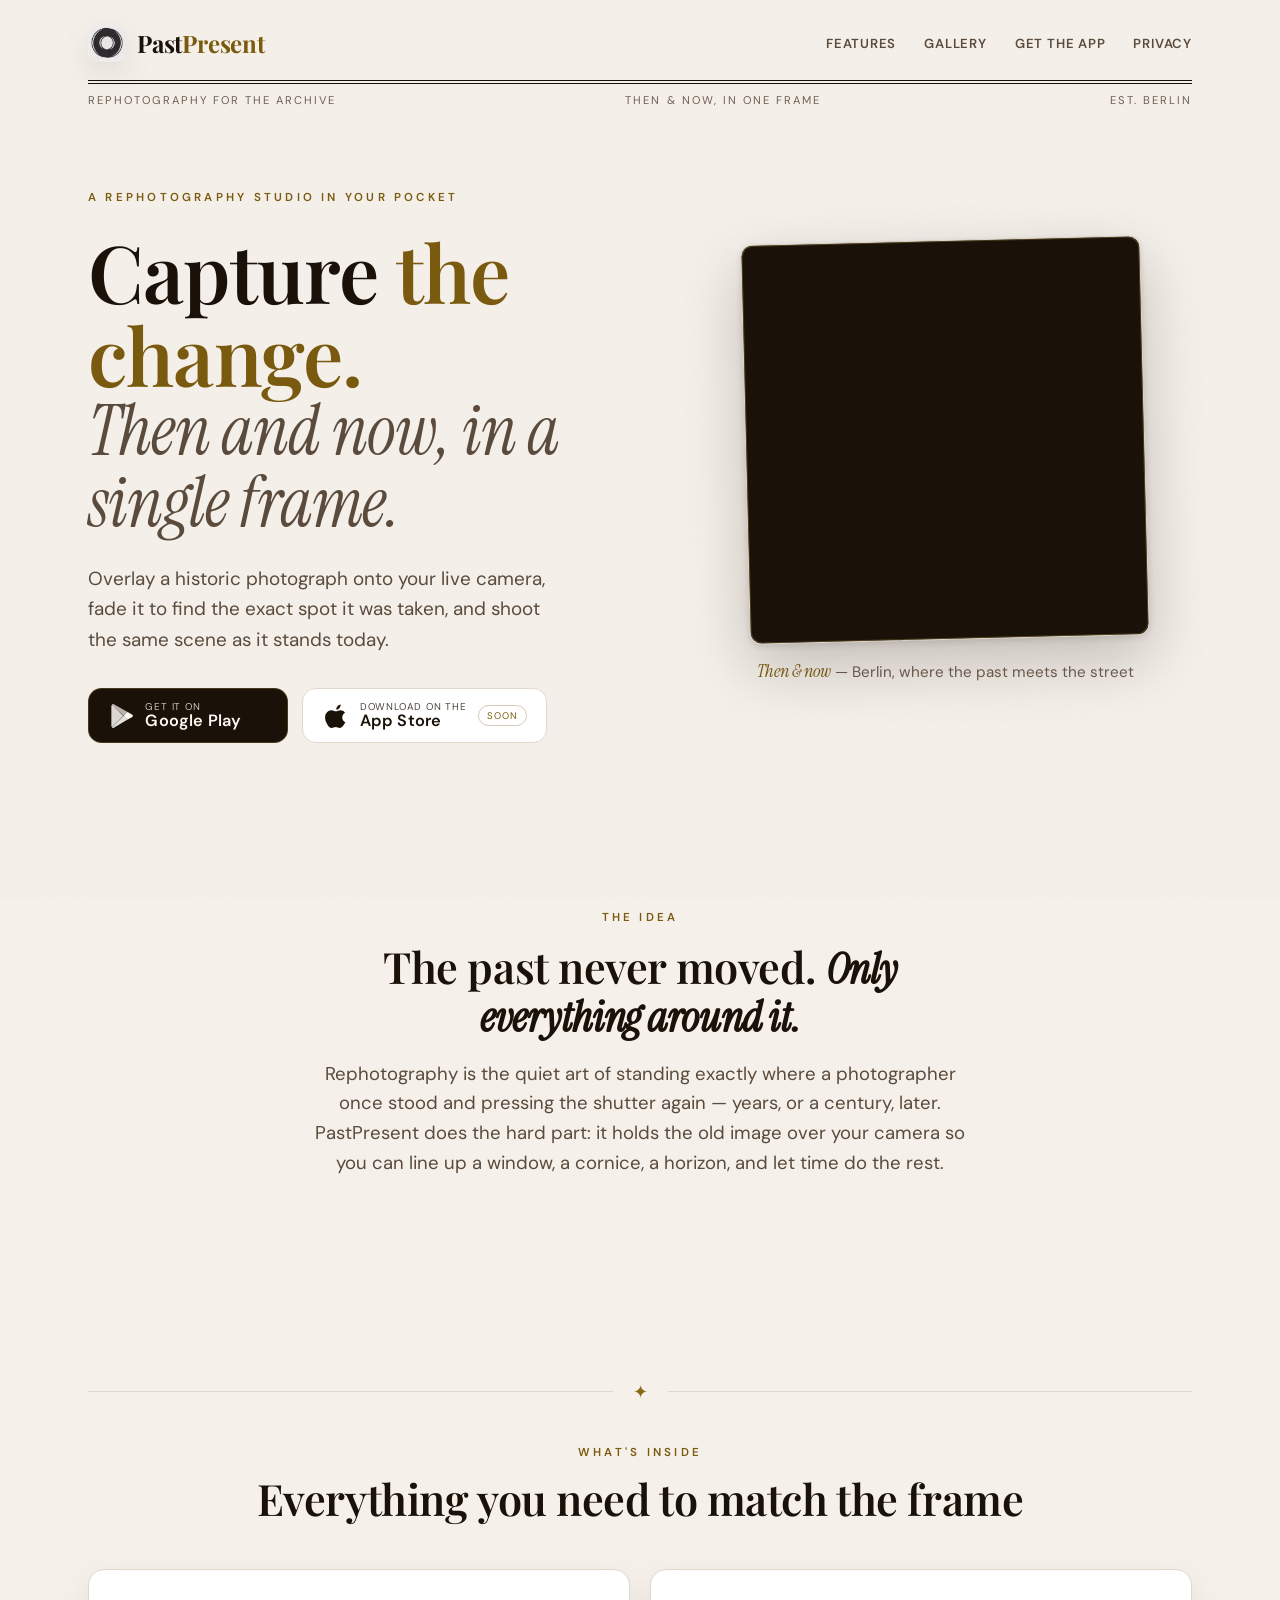
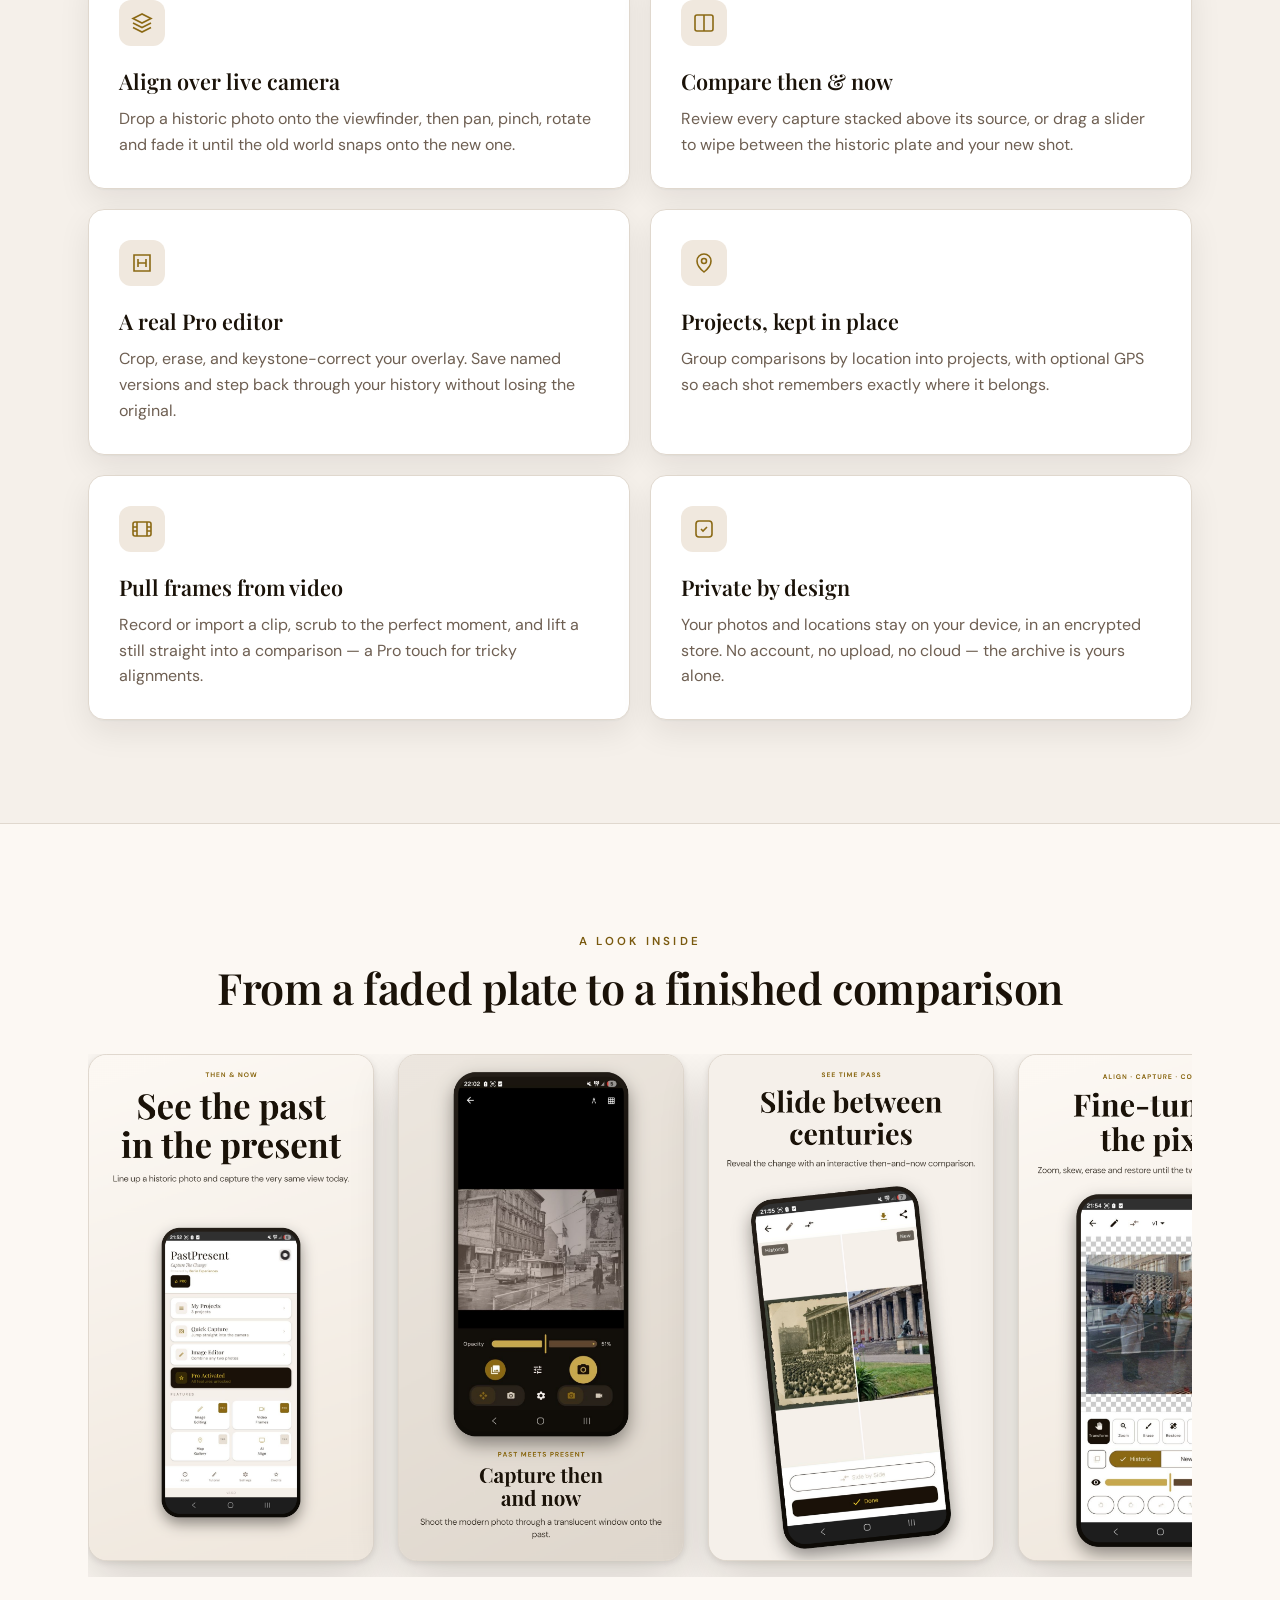
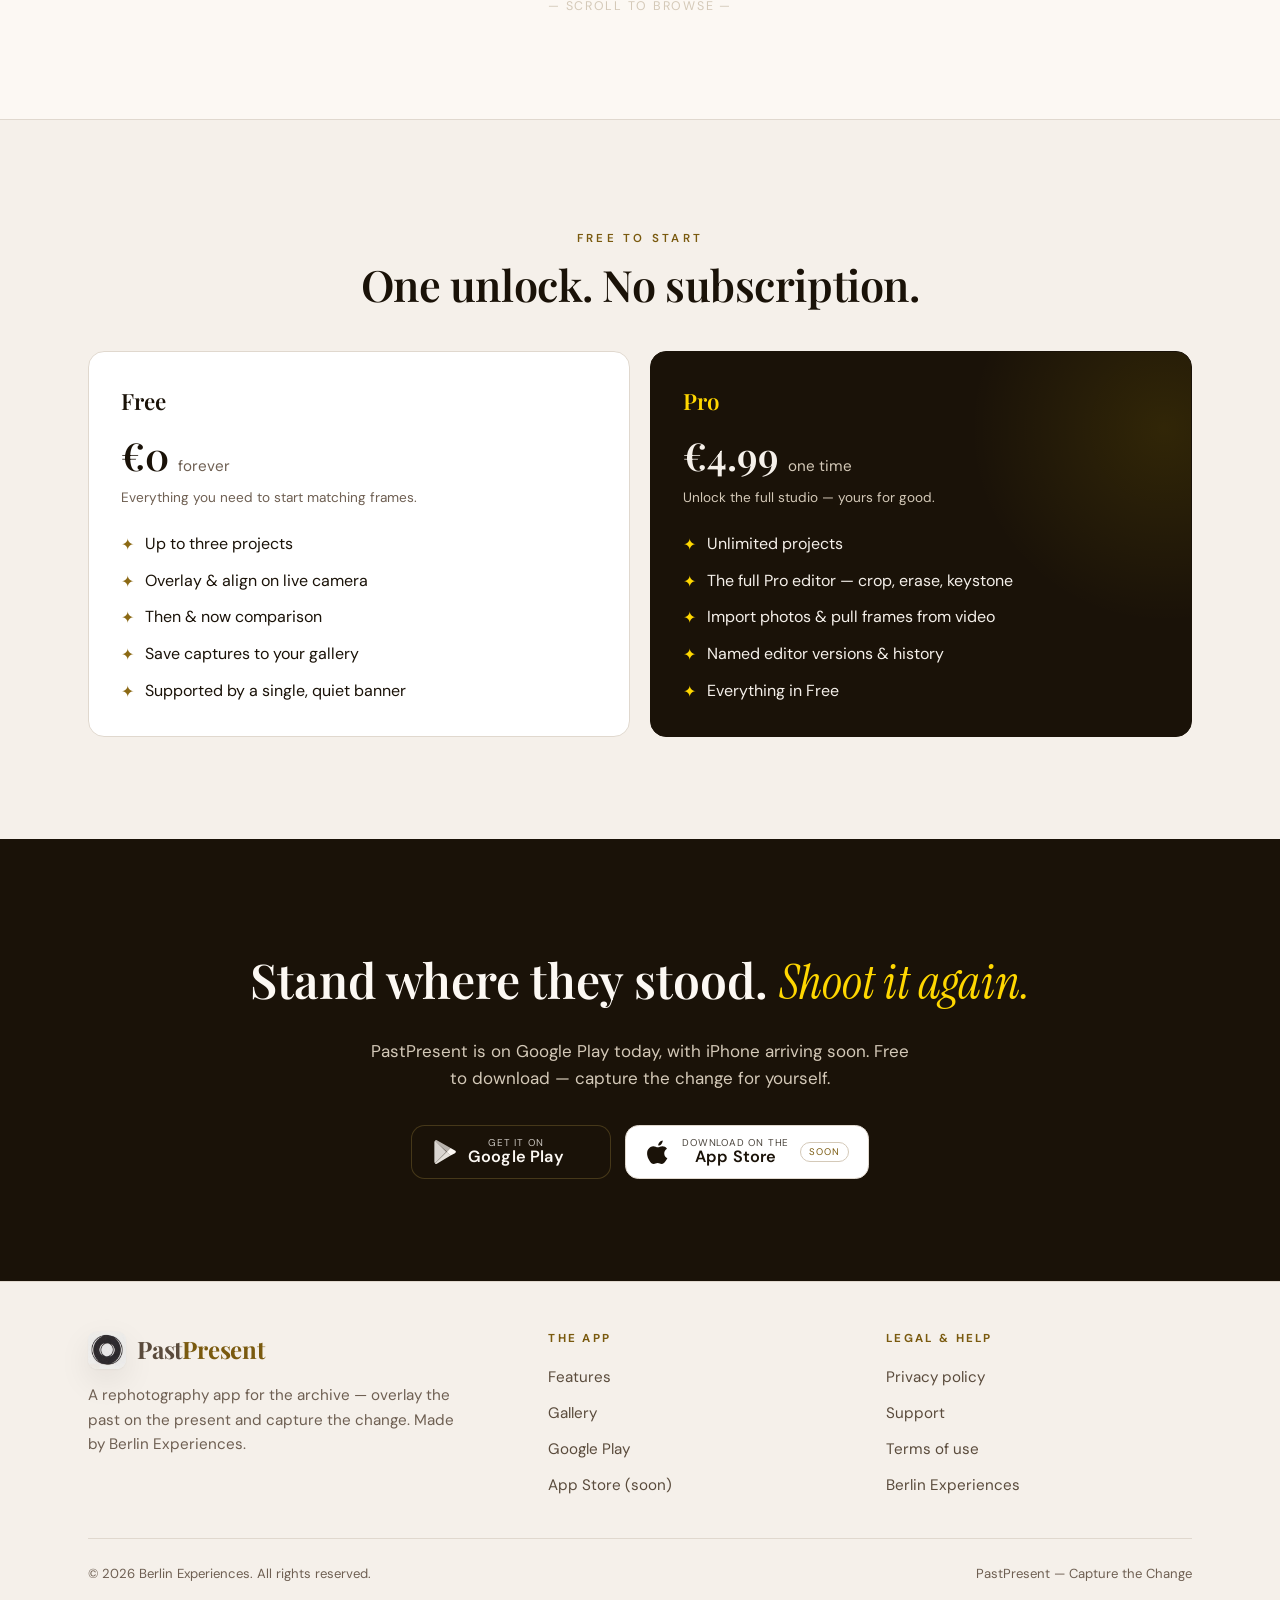
==== commit fbbf07d6: "Hero: then/now Berlin composite slideshow Replace the static phone-screenshot hero with a CSS crossf" ====
--- a/index.html
+++ b/index.html
@@ -79,12 +79,16 @@
       </div>
 
       <div class="hero__visual reveal d2">
-        <div class="hero__device-frame">
-          <span class="stamp">Overlay · 50%</span>
-          <figure class="device hero__device">
-            <img src="/assets/screenshots/camera.jpg" alt="PastPresent camera with a historic photo faded over the live viewfinder" width="300" height="650" loading="eager" />
-          </figure>
-        </div>
+        <figure class="hero-photo">
+          <div class="hero-stage" role="img" aria-label="A rotating set of then-and-now composites of Berlin, blending historic scenes with the same view today">
+            <img class="hero-slide" style="--i:0" src="/assets/hero/4.png"  width="400" height="400" alt="" loading="eager" />
+            <img class="hero-slide" style="--i:1" src="/assets/hero/0.webp" width="400" height="400" alt="" loading="lazy" />
+            <img class="hero-slide" style="--i:2" src="/assets/hero/1.webp" width="400" height="400" alt="" loading="lazy" />
+            <img class="hero-slide" style="--i:3" src="/assets/hero/2.webp" width="400" height="400" alt="" loading="lazy" />
+            <img class="hero-slide" style="--i:4" src="/assets/hero/5.png"  width="400" height="400" alt="" loading="lazy" />
+          </div>
+          <figcaption class="hero-photo__cap"><span class="serif-italic">Then &amp; now</span> — Berlin, where the past meets the street</figcaption>
+        </figure>
       </div>
     </div>
   </section>
--- a/styles.css
+++ b/styles.css
@@ -158,6 +158,39 @@
   padding: 0.4rem 0.9rem; border-radius: 0.4rem; font-size: 0.92rem; box-shadow: var(--shadow-soft);
 }
 
+/* hero then/now slideshow — square archival "print" with a crossfade */
+.hero-photo { width: min(400px, 100%); margin-inline: auto; }
+.hero-stage {
+  position: relative; width: 100%; aspect-ratio: 1 / 1; overflow: hidden;
+  border-radius: 12px; border: 1px solid var(--border); background: var(--ink);
+  box-shadow: var(--shadow-device);
+  transform: rotate(-1.4deg); transition: transform 0.5s var(--ease);
+}
+.hero-photo:hover .hero-stage { transform: rotate(0deg) translateY(-3px); }
+.hero-stage::after { /* gold hairline mount */
+  content: ""; position: absolute; inset: 0; border-radius: 12px; pointer-events: none;
+  border: 1px solid rgba(200, 168, 78, 0.30);
+}
+.hero-slide {
+  position: absolute; inset: 0; width: 100%; height: 100%;
+  object-fit: cover; opacity: 0;
+}
+.hero-slide:first-child { opacity: 1; } /* static fallback (reduced motion / no CSS-anim) */
+.hero-photo__cap { margin-top: 1.1rem; text-align: center; font-size: 0.95rem; color: var(--muted); }
+.hero-photo__cap .serif-italic { color: var(--gold-text); font-size: 1.1rem; }
+
+@media (prefers-reduced-motion: no-preference) {
+  .hero-slide { animation: heroFade 22.5s linear infinite; animation-delay: calc(var(--i) * 4.5s); }
+  .hero-slide:first-child { opacity: 0; } /* hand control to the animation */
+}
+@keyframes heroFade {
+  0%    { opacity: 0; }
+  1.8%  { opacity: 1; }
+  18%   { opacity: 1; }
+  20%   { opacity: 0; }
+  100%  { opacity: 0; }
+}
+
 @media (max-width: 860px) {
   .hero__grid { grid-template-columns: 1fr; }
   .hero__visual { order: -1; }
